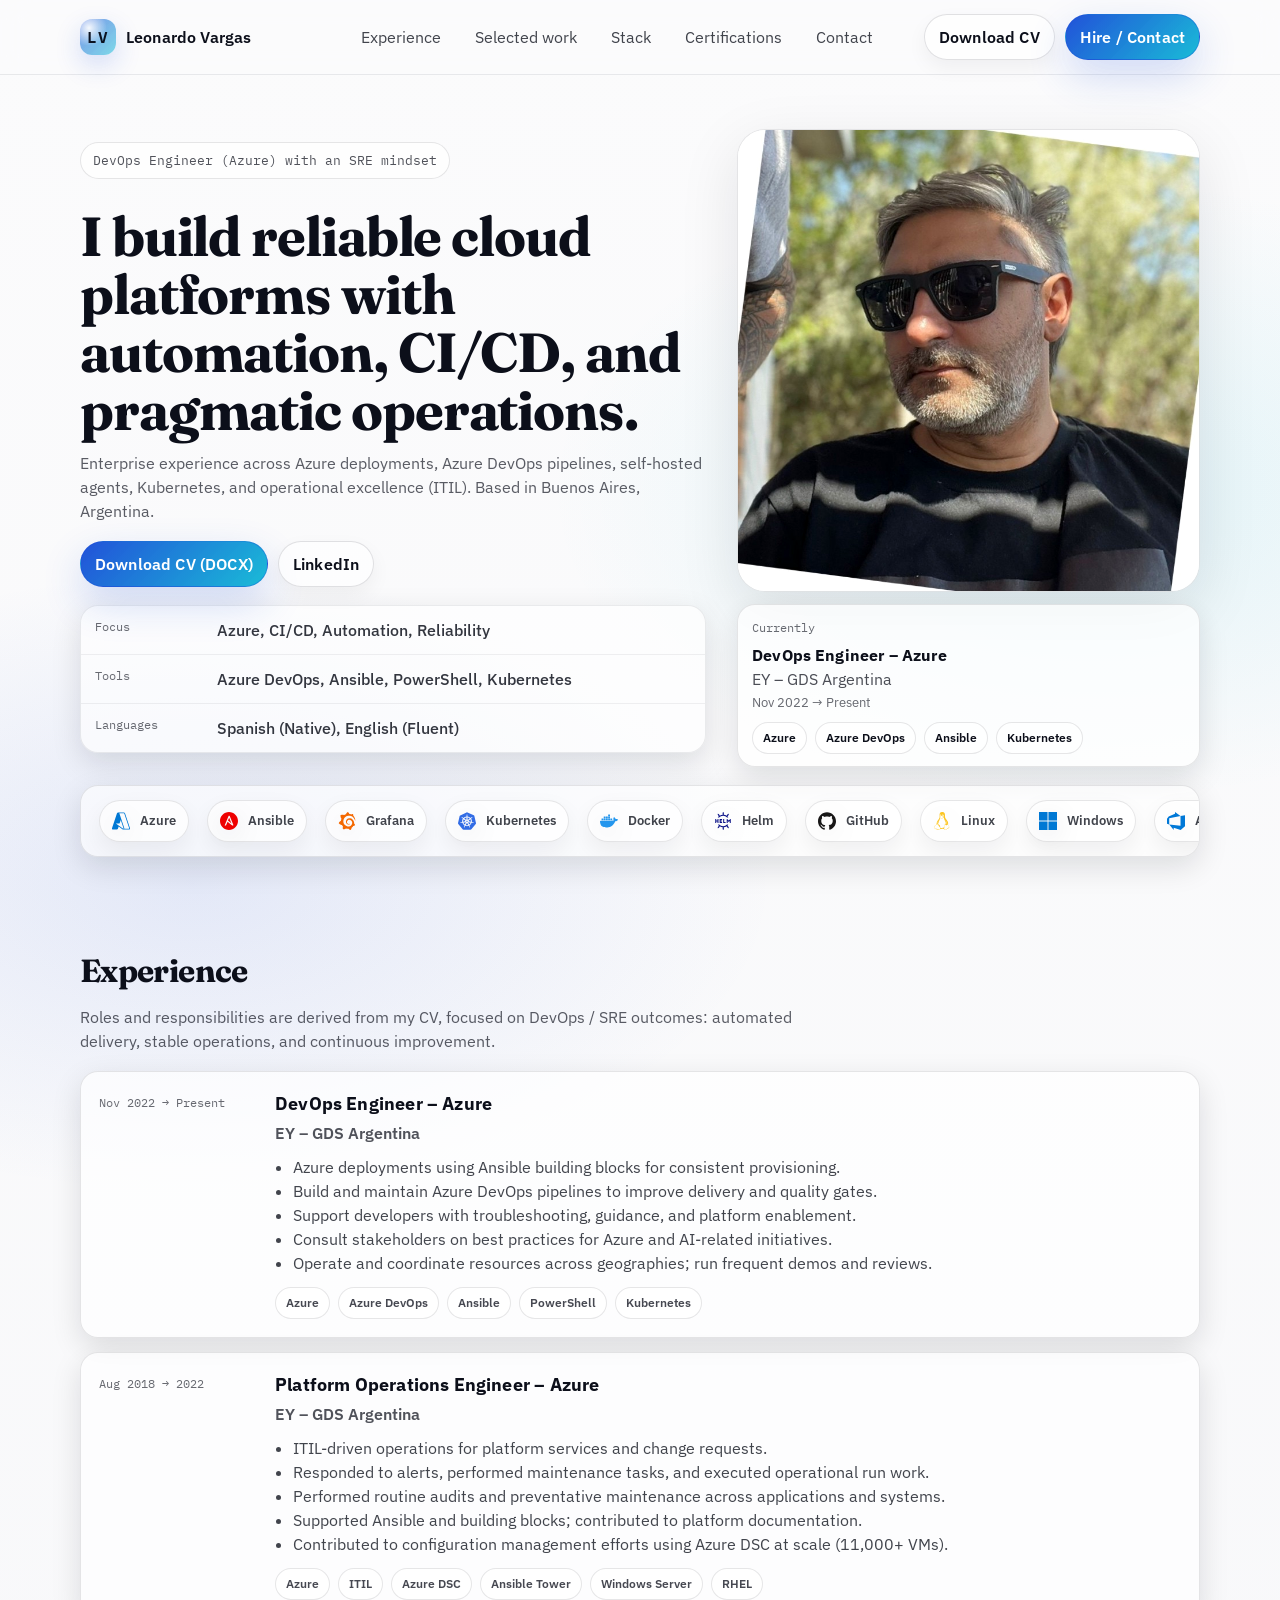
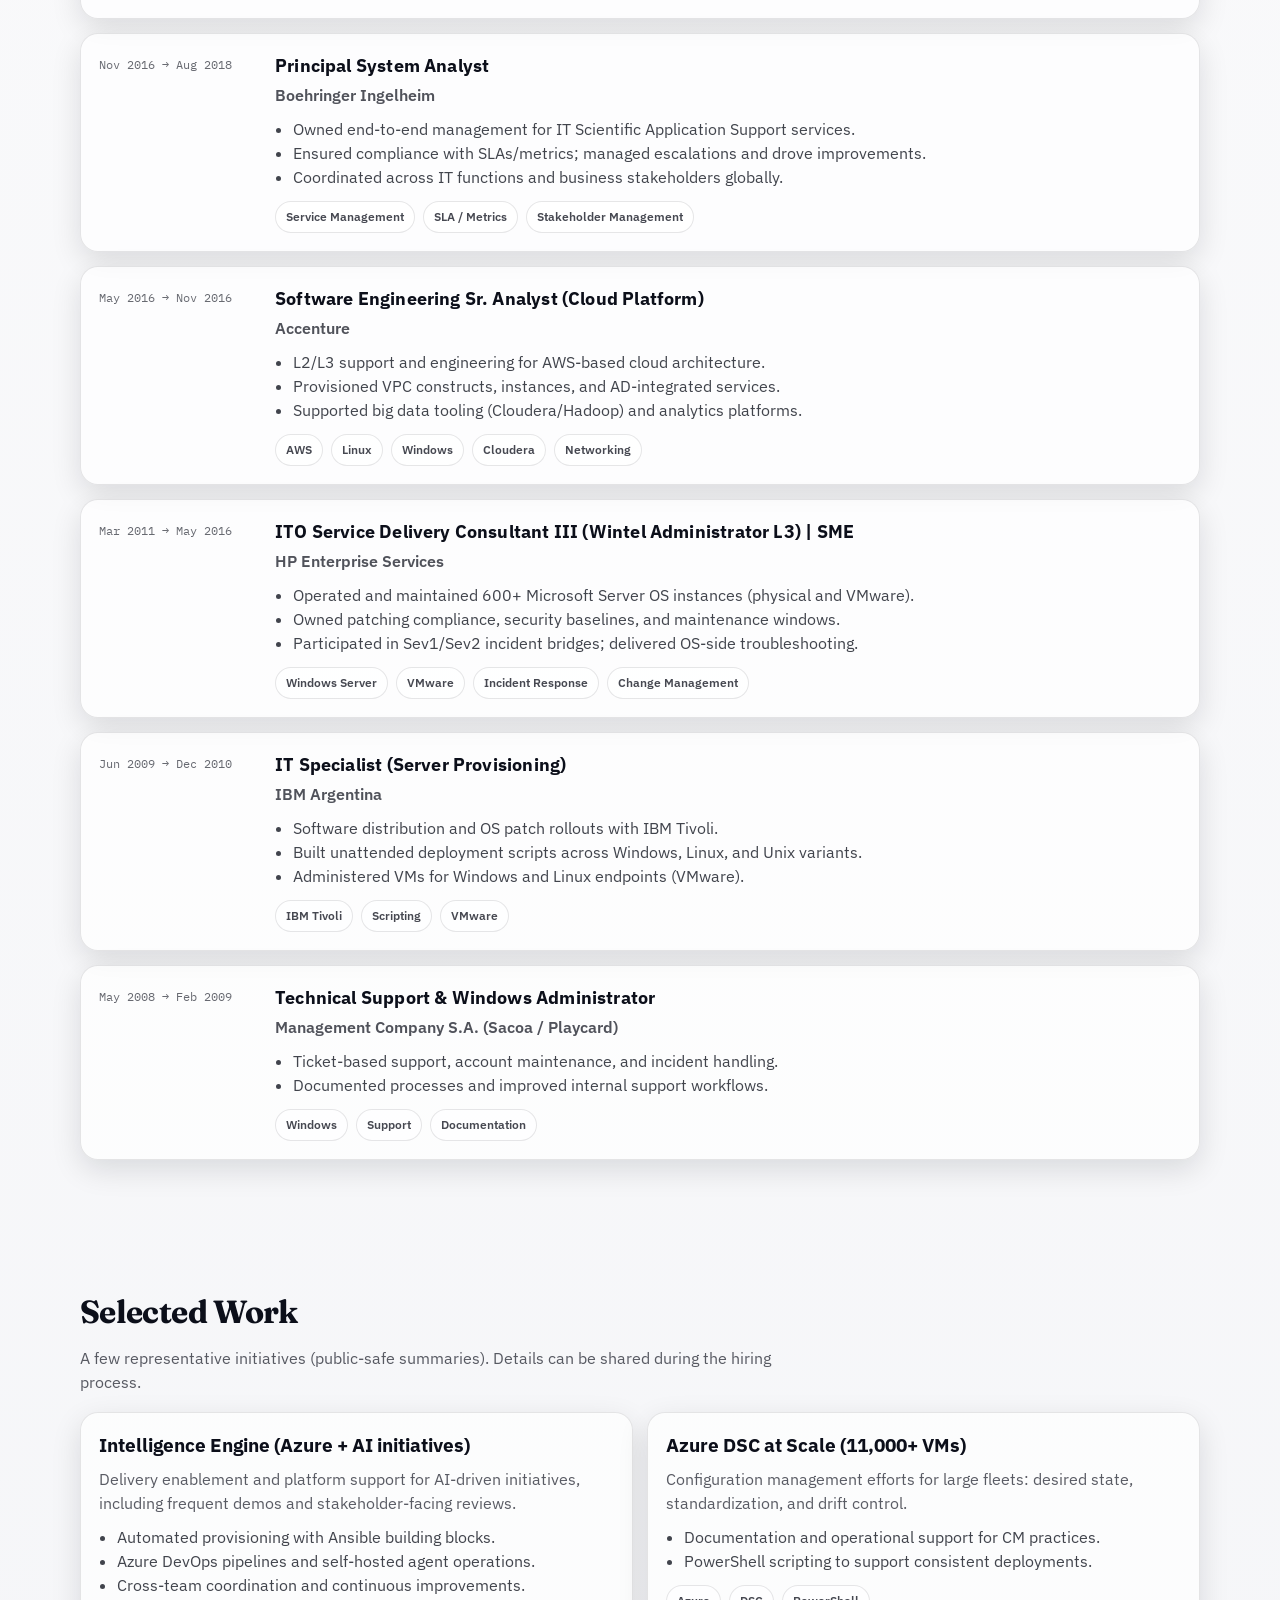
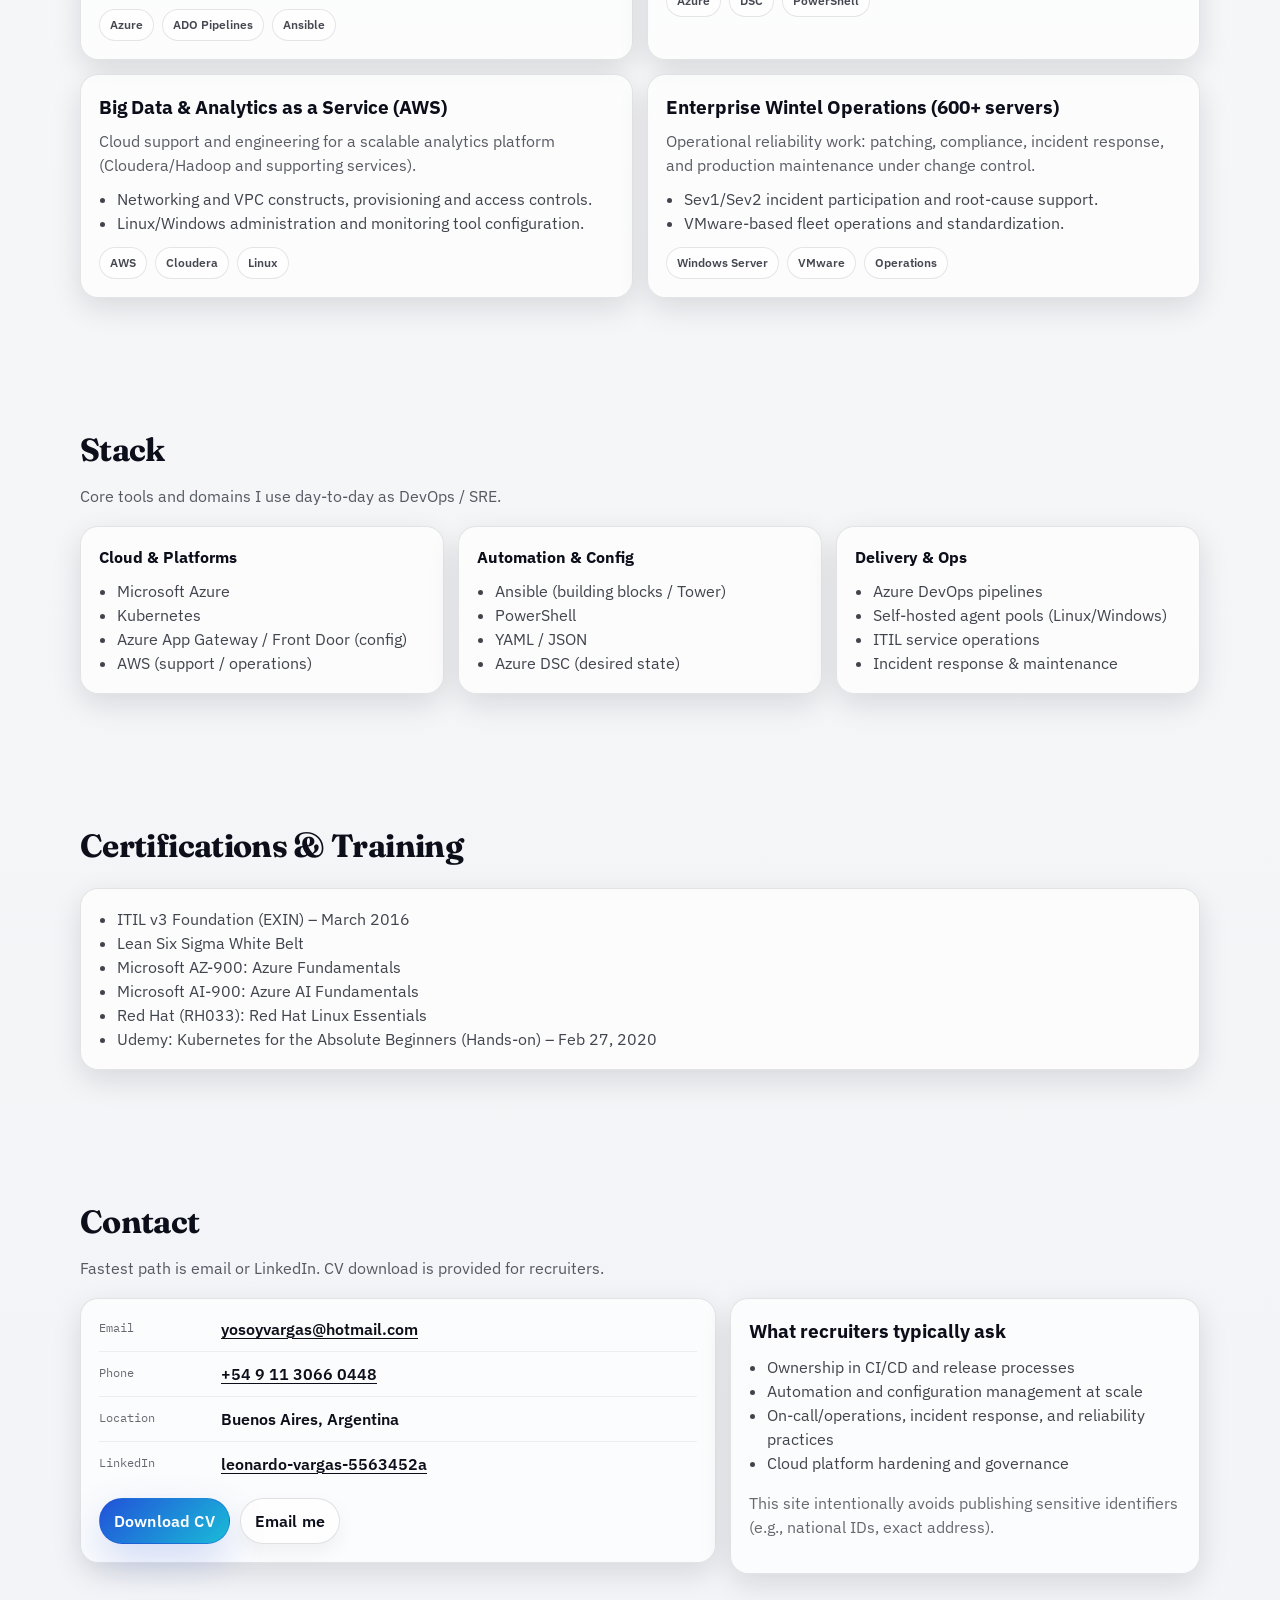
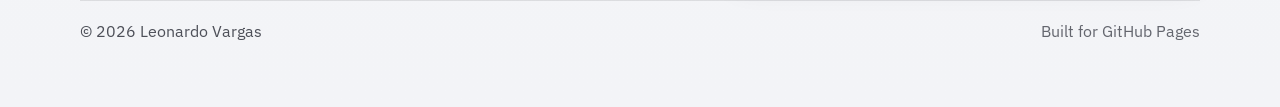
==== index.html @ 12076a3d "Add GitHub Pages portfolio site" ====
<!doctype html>
<html lang="en">
  <head>
    <meta charset="utf-8" />
    <meta name="viewport" content="width=device-width, initial-scale=1" />
    <meta name="color-scheme" content="light" />

    <title>Leonardo Vargas | DevOps Engineer (Azure) | Portfolio</title>
    <meta
      name="description"
      content="DevOps Engineer focused on Azure, automation, CI/CD, and platform reliability. Experience across enterprise operations, infrastructure, and cloud platforms."
    />

    <meta property="og:title" content="Leonardo Vargas | DevOps Engineer (Azure)" />
    <meta
      property="og:description"
      content="DevOps Engineer focused on Azure, automation, CI/CD, and platform reliability."
    />
    <meta property="og:type" content="website" />
    <meta property="og:image" content="assets/img/photo.jpg" />

    <link rel="icon" href="assets/img/favicon.svg" type="image/svg+xml" />
    <link rel="preconnect" href="https://fonts.googleapis.com" />
    <link rel="preconnect" href="https://fonts.gstatic.com" crossorigin />
    <link
      href="https://fonts.googleapis.com/css2?family=Fraunces:opsz,wght@9..144,500;9..144,700&family=IBM+Plex+Sans:wght@400;500;600&family=IBM+Plex+Mono:wght@400;500&display=swap"
      rel="stylesheet"
    />
    <link rel="stylesheet" href="assets/css/site.css" />
  </head>
  <body>
    <a class="skip" href="#main">Skip to content</a>

    <header class="topbar" data-reveal>
      <div class="container topbar__inner">
        <a class="brand" href="#top" aria-label="Home">
          <span class="brand__mark" aria-hidden="true">LV</span>
          <span class="brand__text">Leonardo Vargas</span>
        </a>

        <nav class="nav" aria-label="Primary">
          <a href="#experience">Experience</a>
          <a href="#projects">Selected work</a>
          <a href="#skills">Stack</a>
          <a href="#certs">Certifications</a>
          <a href="#contact">Contact</a>
        </nav>

        <div class="topbar__cta">
          <a class="btn btn--ghost" href="assets/cv/Leonardo_Vargas_CV_EN.docx" download
            >Download CV</a
          >
          <a class="btn btn--solid" href="#contact">Hire / Contact</a>
        </div>
      </div>
    </header>

    <main id="main">
      <section class="hero" id="top">
        <div class="container hero__grid">
          <div class="hero__copy" data-reveal>
            <p class="eyebrow">DevOps Engineer (Azure) with an SRE mindset</p>
            <h1 class="headline">
              I build reliable cloud platforms with automation, CI/CD, and pragmatic operations.
            </h1>
            <p class="lede">
              Enterprise experience across Azure deployments, Azure DevOps pipelines, self-hosted agents,
              Kubernetes, and operational excellence (ITIL). Based in Buenos Aires, Argentina.
            </p>

            <div class="hero__actions">
              <a class="btn btn--solid" href="assets/cv/Leonardo_Vargas_CV_EN.docx" download
                >Download CV (DOCX)</a
              >
              <a class="btn btn--ghost" href="https://www.linkedin.com/in/leonardo-vargas-5563452a/"
                >LinkedIn</a
              >
            </div>

            <ul class="quickfacts" role="list">
              <li>
                <span class="k">Focus</span>
                <span class="v">Azure, CI/CD, Automation, Reliability</span>
              </li>
              <li>
                <span class="k">Tools</span>
                <span class="v">Azure DevOps, Ansible, PowerShell, Kubernetes</span>
              </li>
              <li>
                <span class="k">Languages</span>
                <span class="v">Spanish (Native), English (Fluent)</span>
              </li>
            </ul>
          </div>

          <aside class="hero__card" data-reveal>
            <div class="photo">
              <img
                src="assets/img/photo.jpg"
                alt="Portrait photo of Leonardo Vargas"
                width="640"
                height="640"
                loading="eager"
                decoding="async"
              />
            </div>

            <div class="card">
              <div class="card__title">Currently</div>
              <div class="card__role">DevOps Engineer – Azure</div>
              <div class="card__org">EY – GDS Argentina</div>
              <div class="card__meta">Nov 2022 → Present</div>
              <div class="card__chips" aria-label="Key topics">
                <span class="chip">Azure</span>
                <span class="chip">Azure DevOps</span>
                <span class="chip">Ansible</span>
                <span class="chip">Kubernetes</span>
              </div>
            </div>
          </aside>
        </div>

        <div class="marquee" aria-label="Tool logos (scrolling)" data-reveal>
          <div class="container marquee__frame">
            <div class="marquee__track" id="tool-marquee" aria-hidden="false"></div>
          </div>
        </div>
      </section>

      <section class="section" id="experience">
        <div class="container">
          <header class="section__header" data-reveal>
            <h2>Experience</h2>
            <p>
              Roles and responsibilities are derived from my CV, focused on DevOps / SRE outcomes: automated
              delivery, stable operations, and continuous improvement.
            </p>
          </header>

          <div class="timeline" data-reveal>
            <article class="role">
              <div class="role__when">Nov 2022 → Present</div>
              <div class="role__main">
                <h3>DevOps Engineer – Azure</h3>
                <p class="role__org">EY – GDS Argentina</p>
                <ul>
                  <li>Azure deployments using Ansible building blocks for consistent provisioning.</li>
                  <li>Build and maintain Azure DevOps pipelines to improve delivery and quality gates.</li>
                  <li>Support developers with troubleshooting, guidance, and platform enablement.</li>
                  <li>Consult stakeholders on best practices for Azure and AI-related initiatives.</li>
                  <li>Operate and coordinate resources across geographies; run frequent demos and reviews.</li>
                </ul>
                <div class="tags">
                  <span class="tag">Azure</span>
                  <span class="tag">Azure DevOps</span>
                  <span class="tag">Ansible</span>
                  <span class="tag">PowerShell</span>
                  <span class="tag">Kubernetes</span>
                </div>
              </div>
            </article>

            <article class="role">
              <div class="role__when">Aug 2018 → 2022</div>
              <div class="role__main">
                <h3>Platform Operations Engineer – Azure</h3>
                <p class="role__org">EY – GDS Argentina</p>
                <ul>
                  <li>ITIL-driven operations for platform services and change requests.</li>
                  <li>Responded to alerts, performed maintenance tasks, and executed operational run work.</li>
                  <li>Performed routine audits and preventative maintenance across applications and systems.</li>
                  <li>Supported Ansible and building blocks; contributed to platform documentation.</li>
                  <li>
                    Contributed to configuration management efforts using Azure DSC at scale (11,000+ VMs).
                  </li>
                </ul>
                <div class="tags">
                  <span class="tag">Azure</span>
                  <span class="tag">ITIL</span>
                  <span class="tag">Azure DSC</span>
                  <span class="tag">Ansible Tower</span>
                  <span class="tag">Windows Server</span>
                  <span class="tag">RHEL</span>
                </div>
              </div>
            </article>

            <article class="role">
              <div class="role__when">Nov 2016 → Aug 2018</div>
              <div class="role__main">
                <h3>Principal System Analyst</h3>
                <p class="role__org">Boehringer Ingelheim</p>
                <ul>
                  <li>Owned end-to-end management for IT Scientific Application Support services.</li>
                  <li>Ensured compliance with SLAs/metrics; managed escalations and drove improvements.</li>
                  <li>Coordinated across IT functions and business stakeholders globally.</li>
                </ul>
                <div class="tags">
                  <span class="tag">Service Management</span>
                  <span class="tag">SLA / Metrics</span>
                  <span class="tag">Stakeholder Management</span>
                </div>
              </div>
            </article>

            <article class="role">
              <div class="role__when">May 2016 → Nov 2016</div>
              <div class="role__main">
                <h3>Software Engineering Sr. Analyst (Cloud Platform)</h3>
                <p class="role__org">Accenture</p>
                <ul>
                  <li>L2/L3 support and engineering for AWS-based cloud architecture.</li>
                  <li>Provisioned VPC constructs, instances, and AD-integrated services.</li>
                  <li>Supported big data tooling (Cloudera/Hadoop) and analytics platforms.</li>
                </ul>
                <div class="tags">
                  <span class="tag">AWS</span>
                  <span class="tag">Linux</span>
                  <span class="tag">Windows</span>
                  <span class="tag">Cloudera</span>
                  <span class="tag">Networking</span>
                </div>
              </div>
            </article>

            <article class="role">
              <div class="role__when">Mar 2011 → May 2016</div>
              <div class="role__main">
                <h3>ITO Service Delivery Consultant III (Wintel Administrator L3) | SME</h3>
                <p class="role__org">HP Enterprise Services</p>
                <ul>
                  <li>Operated and maintained 600+ Microsoft Server OS instances (physical and VMware).</li>
                  <li>Owned patching compliance, security baselines, and maintenance windows.</li>
                  <li>Participated in Sev1/Sev2 incident bridges; delivered OS-side troubleshooting.</li>
                </ul>
                <div class="tags">
                  <span class="tag">Windows Server</span>
                  <span class="tag">VMware</span>
                  <span class="tag">Incident Response</span>
                  <span class="tag">Change Management</span>
                </div>
              </div>
            </article>

            <article class="role">
              <div class="role__when">Jun 2009 → Dec 2010</div>
              <div class="role__main">
                <h3>IT Specialist (Server Provisioning)</h3>
                <p class="role__org">IBM Argentina</p>
                <ul>
                  <li>Software distribution and OS patch rollouts with IBM Tivoli.</li>
                  <li>Built unattended deployment scripts across Windows, Linux, and Unix variants.</li>
                  <li>Administered VMs for Windows and Linux endpoints (VMware).</li>
                </ul>
                <div class="tags">
                  <span class="tag">IBM Tivoli</span>
                  <span class="tag">Scripting</span>
                  <span class="tag">VMware</span>
                </div>
              </div>
            </article>

            <article class="role">
              <div class="role__when">May 2008 → Feb 2009</div>
              <div class="role__main">
                <h3>Technical Support &amp; Windows Administrator</h3>
                <p class="role__org">Management Company S.A. (Sacoa / Playcard)</p>
                <ul>
                  <li>Ticket-based support, account maintenance, and incident handling.</li>
                  <li>Documented processes and improved internal support workflows.</li>
                </ul>
                <div class="tags">
                  <span class="tag">Windows</span>
                  <span class="tag">Support</span>
                  <span class="tag">Documentation</span>
                </div>
              </div>
            </article>
          </div>
        </div>
      </section>

      <section class="section" id="projects">
        <div class="container">
          <header class="section__header" data-reveal>
            <h2>Selected Work</h2>
            <p>
              A few representative initiatives (public-safe summaries). Details can be shared during the hiring
              process.
            </p>
          </header>

          <div class="grid" data-reveal>
            <article class="work">
              <h3>Intelligence Engine (Azure + AI initiatives)</h3>
              <p>
                Delivery enablement and platform support for AI-driven initiatives, including frequent demos and
                stakeholder-facing reviews.
              </p>
              <ul>
                <li>Automated provisioning with Ansible building blocks.</li>
                <li>Azure DevOps pipelines and self-hosted agent operations.</li>
                <li>Cross-team coordination and continuous improvements.</li>
              </ul>
              <div class="tags">
                <span class="tag">Azure</span>
                <span class="tag">ADO Pipelines</span>
                <span class="tag">Ansible</span>
              </div>
            </article>

            <article class="work">
              <h3>Azure DSC at Scale (11,000+ VMs)</h3>
              <p>Configuration management efforts for large fleets: desired state, standardization, and drift control.</p>
              <ul>
                <li>Documentation and operational support for CM practices.</li>
                <li>PowerShell scripting to support consistent deployments.</li>
              </ul>
              <div class="tags">
                <span class="tag">Azure</span>
                <span class="tag">DSC</span>
                <span class="tag">PowerShell</span>
              </div>
            </article>

            <article class="work">
              <h3>Big Data &amp; Analytics as a Service (AWS)</h3>
              <p>Cloud support and engineering for a scalable analytics platform (Cloudera/Hadoop and supporting services).</p>
              <ul>
                <li>Networking and VPC constructs, provisioning and access controls.</li>
                <li>Linux/Windows administration and monitoring tool configuration.</li>
              </ul>
              <div class="tags">
                <span class="tag">AWS</span>
                <span class="tag">Cloudera</span>
                <span class="tag">Linux</span>
              </div>
            </article>

            <article class="work">
              <h3>Enterprise Wintel Operations (600+ servers)</h3>
              <p>Operational reliability work: patching, compliance, incident response, and production maintenance under change control.</p>
              <ul>
                <li>Sev1/Sev2 incident participation and root-cause support.</li>
                <li>VMware-based fleet operations and standardization.</li>
              </ul>
              <div class="tags">
                <span class="tag">Windows Server</span>
                <span class="tag">VMware</span>
                <span class="tag">Operations</span>
              </div>
            </article>
          </div>
        </div>
      </section>

      <section class="section" id="skills">
        <div class="container">
          <header class="section__header" data-reveal>
            <h2>Stack</h2>
            <p>Core tools and domains I use day-to-day as DevOps / SRE.</p>
          </header>

          <div class="stack" data-reveal>
            <div class="stack__col">
              <h3>Cloud &amp; Platforms</h3>
              <ul>
                <li>Microsoft Azure</li>
                <li>Kubernetes</li>
                <li>Azure App Gateway / Front Door (config)</li>
                <li>AWS (support / operations)</li>
              </ul>
            </div>
            <div class="stack__col">
              <h3>Automation &amp; Config</h3>
              <ul>
                <li>Ansible (building blocks / Tower)</li>
                <li>PowerShell</li>
                <li>YAML / JSON</li>
                <li>Azure DSC (desired state)</li>
              </ul>
            </div>
            <div class="stack__col">
              <h3>Delivery &amp; Ops</h3>
              <ul>
                <li>Azure DevOps pipelines</li>
                <li>Self-hosted agent pools (Linux/Windows)</li>
                <li>ITIL service operations</li>
                <li>Incident response &amp; maintenance</li>
              </ul>
            </div>
          </div>
        </div>
      </section>

      <section class="section" id="certs">
        <div class="container">
          <header class="section__header" data-reveal>
            <h2>Certifications &amp; Training</h2>
          </header>

          <div class="certs" data-reveal>
            <ul>
              <li>ITIL v3 Foundation (EXIN) – March 2016</li>
              <li>Lean Six Sigma White Belt</li>
              <li>Microsoft AZ-900: Azure Fundamentals</li>
              <li>Microsoft AI-900: Azure AI Fundamentals</li>
              <li>Red Hat (RH033): Red Hat Linux Essentials</li>
              <li>Udemy: Kubernetes for the Absolute Beginners (Hands-on) – Feb 27, 2020</li>
            </ul>
          </div>
        </div>
      </section>

      <section class="section" id="contact">
        <div class="container">
          <header class="section__header" data-reveal>
            <h2>Contact</h2>
            <p>Fastest path is email or LinkedIn. CV download is provided for recruiters.</p>
          </header>

          <div class="contact" data-reveal>
            <div class="contact__card">
              <div class="contact__row">
                <div class="contact__k">Email</div>
                <div class="contact__v">
                  <a href="mailto:yosoyvargas@hotmail.com">yosoyvargas@hotmail.com</a>
                </div>
              </div>
              <div class="contact__row">
                <div class="contact__k">Phone</div>
                <div class="contact__v">
                  <a href="tel:+5491130660448">+54 9 11 3066 0448</a>
                </div>
              </div>
              <div class="contact__row">
                <div class="contact__k">Location</div>
                <div class="contact__v">Buenos Aires, Argentina</div>
              </div>
              <div class="contact__row">
                <div class="contact__k">LinkedIn</div>
                <div class="contact__v">
                  <a href="https://www.linkedin.com/in/leonardo-vargas-5563452a/"
                    >leonardo-vargas-5563452a</a
                  >
                </div>
              </div>
              <div class="contact__actions">
                <a class="btn btn--solid" href="assets/cv/Leonardo_Vargas_CV_EN.docx" download
                  >Download CV</a
                >
                <a class="btn btn--ghost" href="mailto:yosoyvargas@hotmail.com">Email me</a>
              </div>
            </div>

            <div class="contact__note">
              <h3>What recruiters typically ask</h3>
              <ul>
                <li>Ownership in CI/CD and release processes</li>
                <li>Automation and configuration management at scale</li>
                <li>On-call/operations, incident response, and reliability practices</li>
                <li>Cloud platform hardening and governance</li>
              </ul>
              <p class="muted">
                This site intentionally avoids publishing sensitive identifiers (e.g., national IDs, exact address).
              </p>
            </div>
          </div>

          <footer class="footer" data-reveal>
            <div>© <span id="y"></span> Leonardo Vargas</div>
            <div class="footer__right">
              <span class="muted">Built for GitHub Pages</span>
            </div>
          </footer>
        </div>
      </section>
    </main>

    <script src="assets/js/main.js" defer></script>
  </body>
</html>
---- assets/css/site.css ----
:root{
  --bg: #fbfbfc;
  --bg2: #f3f4f7;
  --card: rgba(255,255,255,.78);
  --ink: #0c0f1a;
  --muted: rgba(12,15,26,.68);
  --line: rgba(12,15,26,.12);
  --shadow: 0 18px 60px rgba(12,15,26,.10);
  --shadow2: 0 10px 30px rgba(12,15,26,.12);
  --accent: #1d4ed8;
  --accent2: #06b6d4;
  --radius: 18px;
  --radius2: 28px;
  --max: 1120px;
  --pad: clamp(18px, 2.2vw, 28px);
}

*{ box-sizing: border-box; }
html{ scroll-behavior: smooth; }
body{
  margin:0;
  color: var(--ink);
  font-family: "IBM Plex Sans", ui-sans-serif, system-ui, -apple-system, "Segoe UI", sans-serif;
  line-height: 1.5;
  background:
    radial-gradient(900px 480px at 15% 18%, rgba(29,78,216,.10), transparent 65%),
    radial-gradient(900px 520px at 85% 10%, rgba(6,182,212,.10), transparent 60%),
    linear-gradient(180deg, var(--bg), var(--bg2));
}

a{ color: inherit; text-decoration-thickness: .08em; text-underline-offset: .18em; }
a:hover{ text-decoration-thickness: .12em; }

img{ max-width: 100%; height: auto; display: block; }

.container{
  width: min(var(--max), calc(100% - (var(--pad) * 2)));
  margin: 0 auto;
}

.skip{
  position: absolute;
  left: -9999px;
  top: 12px;
  padding: 10px 14px;
  background: #fff;
  border: 1px solid var(--line);
  border-radius: 999px;
}
.skip:focus{ left: 12px; z-index: 9999; }

.topbar{
  position: sticky;
  top: 0;
  z-index: 50;
  border-bottom: 1px solid rgba(12,15,26,.08);
  background: rgba(251,251,252,.70);
  backdrop-filter: blur(14px);
}
.topbar__inner{
  display:flex;
  align-items:center;
  gap: 18px;
  padding: 14px 0;
}
.brand{
  display:flex;
  align-items:center;
  gap: 10px;
  text-decoration:none;
  min-width: 230px;
}
.brand__mark{
  width: 36px;
  height: 36px;
  border-radius: 12px;
  display:grid;
  place-items:center;
  font-family: "IBM Plex Mono", ui-monospace, SFMono-Regular, Menlo, Monaco, Consolas, "Liberation Mono", monospace;
  font-weight: 600;
  letter-spacing: .06em;
  background:
    radial-gradient(18px 18px at 25% 25%, rgba(255,255,255,.95), rgba(255,255,255,.35)),
    linear-gradient(135deg, rgba(29,78,216,.92), rgba(6,182,212,.80));
  color: #0b1220;
  box-shadow: 0 10px 26px rgba(29,78,216,.18);
}
.brand__text{
  font-weight: 600;
  letter-spacing: .01em;
}

.nav{
  display:flex;
  gap: 14px;
  flex: 1;
  justify-content:center;
}
.nav a{
  padding: 10px 10px;
  border-radius: 999px;
  color: rgba(12,15,26,.78);
  text-decoration:none;
}
.nav a:hover{
  background: rgba(12,15,26,.05);
  color: var(--ink);
}

.topbar__cta{
  display:flex;
  gap: 10px;
  align-items:center;
}

.btn{
  display:inline-flex;
  align-items:center;
  justify-content:center;
  gap: 10px;
  padding: 10px 14px;
  border-radius: 999px;
  border: 1px solid var(--line);
  text-decoration:none;
  font-weight: 600;
  letter-spacing: .01em;
  box-shadow: 0 8px 20px rgba(12,15,26,.05);
}
.btn--solid{
  border-color: rgba(29,78,216,.35);
  background: linear-gradient(135deg, rgba(29,78,216,.98), rgba(6,182,212,.92));
  color: #fff;
  box-shadow: 0 16px 40px rgba(29,78,216,.20);
}
.btn--solid:hover{ filter: saturate(1.08) contrast(1.02); }
.btn--ghost{
  background: rgba(255,255,255,.62);
}
.btn--ghost:hover{ background: rgba(255,255,255,.92); }

.hero{
  padding: clamp(38px, 4.2vw, 64px) 0 26px;
}
.hero__grid{
  display:grid;
  grid-template-columns: 1.15fr .85fr;
  gap: clamp(18px, 2.4vw, 34px);
  align-items:start;
}
.eyebrow{
  display:inline-flex;
  gap: 10px;
  align-items:center;
  padding: 8px 12px;
  border-radius: 999px;
  border: 1px solid rgba(12,15,26,.10);
  background: rgba(255,255,255,.70);
  color: rgba(12,15,26,.72);
  font-family: "IBM Plex Mono", ui-monospace, SFMono-Regular, Menlo, Monaco, Consolas, "Liberation Mono", monospace;
  font-size: 13px;
}
.headline{
  margin: 16px 0 12px;
  font-family: "Fraunces", Georgia, serif;
  font-weight: 700;
  letter-spacing: -0.02em;
  line-height: 1.05;
  font-size: clamp(38px, 4.3vw, 56px);
}
.lede{
  margin: 0 0 18px;
  color: var(--muted);
  font-size: clamp(16px, 1.2vw, 18px);
}
.hero__actions{
  display:flex;
  flex-wrap: wrap;
  gap: 10px;
  margin: 16px 0 18px;
}

.quickfacts{
  margin: 18px 0 0;
  padding: 0;
  list-style:none;
  border: 1px solid rgba(12,15,26,.08);
  background: rgba(255,255,255,.64);
  border-radius: var(--radius);
  overflow:hidden;
  box-shadow: var(--shadow2);
}
.quickfacts li{
  display:grid;
  grid-template-columns: 110px 1fr;
  gap: 12px;
  padding: 12px 14px;
  border-top: 1px solid rgba(12,15,26,.06);
}
.quickfacts li:first-child{ border-top: 0; }
.quickfacts .k{
  font-family: "IBM Plex Mono", ui-monospace, SFMono-Regular, Menlo, Monaco, Consolas, "Liberation Mono", monospace;
  font-size: 12px;
  color: rgba(12,15,26,.62);
}
.quickfacts .v{
  color: rgba(12,15,26,.84);
  font-weight: 500;
}

.hero__card{
  position: sticky;
  top: 92px;
}
.photo{
  border-radius: var(--radius2);
  overflow:hidden;
  border: 1px solid rgba(12,15,26,.10);
  background: rgba(255,255,255,.55);
  box-shadow: var(--shadow);
}
.photo img{
  width: 100%;
  aspect-ratio: 1 / 1;
  object-fit: cover;
  filter: contrast(1.02) saturate(1.03);
}
.card{
  margin-top: 12px;
  border-radius: var(--radius);
  border: 1px solid rgba(12,15,26,.10);
  background: rgba(255,255,255,.72);
  box-shadow: var(--shadow2);
  padding: 14px 14px 12px;
}
.card__title{
  font-family: "IBM Plex Mono", ui-monospace, SFMono-Regular, Menlo, Monaco, Consolas, "Liberation Mono", monospace;
  font-size: 12px;
  color: rgba(12,15,26,.62);
}
.card__role{
  margin-top: 6px;
  font-weight: 700;
  letter-spacing: .01em;
}
.card__org{ color: rgba(12,15,26,.74); }
.card__meta{
  margin-top: 2px;
  font-size: 13px;
  color: rgba(12,15,26,.62);
}
.card__chips{
  display:flex;
  flex-wrap: wrap;
  gap: 8px;
  margin-top: 10px;
}
.chip{
  padding: 6px 10px;
  border-radius: 999px;
  border: 1px solid rgba(12,15,26,.10);
  background: rgba(255,255,255,.62);
  font-size: 12px;
  font-weight: 600;
}

.marquee{ padding: 18px 0 0; }
.marquee__frame{
  border-radius: var(--radius);
  border: 1px solid rgba(12,15,26,.10);
  background: rgba(255,255,255,.60);
  box-shadow: var(--shadow2);
  overflow:hidden;
}
.marquee__track{
  display:flex;
  gap: 18px;
  align-items:center;
  padding: 14px 18px;
  will-change: transform;
}
.tool{
  display:flex;
  align-items:center;
  gap: 10px;
  padding: 10px 12px;
  border-radius: 999px;
  border: 1px solid rgba(12,15,26,.10);
  background: rgba(255,255,255,.72);
  color: var(--tool);
  box-shadow: 0 10px 24px rgba(12,15,26,.06);
  white-space: nowrap;
}
.tool svg{
  width: 18px;
  height: 18px;
  flex: 0 0 auto;
  filter: drop-shadow(0 6px 12px rgba(12,15,26,.10));
}
.tool span{
  color: rgba(12,15,26,.78);
  font-weight: 600;
  font-size: 13px;
}

.section{
  padding: clamp(44px, 5vw, 76px) 0;
}
.section__header{
  display:grid;
  grid-template-columns: 1fr;
  gap: 10px;
  margin-bottom: 18px;
}
.section__header h2{
  margin:0;
  font-family: "Fraunces", Georgia, serif;
  font-weight: 700;
  letter-spacing: -0.02em;
  font-size: clamp(26px, 2.5vw, 34px);
}
.section__header p{
  margin:0;
  color: var(--muted);
  max-width: 74ch;
}

.timeline{
  display:grid;
  gap: 14px;
}
.role{
  display:grid;
  grid-template-columns: 160px 1fr;
  gap: 16px;
  padding: 18px;
  border: 1px solid rgba(12,15,26,.10);
  background: rgba(255,255,255,.68);
  border-radius: var(--radius);
  box-shadow: var(--shadow2);
}
.role__when{
  font-family: "IBM Plex Mono", ui-monospace, SFMono-Regular, Menlo, Monaco, Consolas, "Liberation Mono", monospace;
  font-size: 12px;
  color: rgba(12,15,26,.62);
  padding-top: 4px;
}
.role h3{
  margin:0;
  font-size: 18px;
  letter-spacing: .01em;
}
.role__org{
  margin: 4px 0 10px;
  color: rgba(12,15,26,.72);
  font-weight: 600;
}
.role ul{
  margin: 0 0 12px;
  padding-left: 18px;
  color: rgba(12,15,26,.78);
}
.tags{
  display:flex;
  flex-wrap: wrap;
  gap: 8px;
}
.tag{
  padding: 6px 10px;
  border-radius: 999px;
  border: 1px solid rgba(12,15,26,.10);
  background: rgba(255,255,255,.62);
  font-size: 12px;
  font-weight: 600;
  color: rgba(12,15,26,.76);
}

.grid{
  display:grid;
  grid-template-columns: repeat(2, minmax(0,1fr));
  gap: 14px;
}
.work{
  padding: 18px;
  border-radius: var(--radius);
  border: 1px solid rgba(12,15,26,.10);
  background: rgba(255,255,255,.68);
  box-shadow: var(--shadow2);
}
.work h3{ margin: 0 0 8px; }
.work p{ margin: 0 0 10px; color: var(--muted); }
.work ul{ margin: 0 0 12px; padding-left: 18px; color: rgba(12,15,26,.78); }

.stack{
  display:grid;
  grid-template-columns: repeat(3, minmax(0,1fr));
  gap: 14px;
}
.stack__col{
  padding: 18px;
  border-radius: var(--radius);
  border: 1px solid rgba(12,15,26,.10);
  background: rgba(255,255,255,.68);
  box-shadow: var(--shadow2);
}
.stack__col h3{ margin:0 0 10px; font-size: 16px; }
.stack__col ul{ margin:0; padding-left: 18px; color: rgba(12,15,26,.78); }

.certs{
  padding: 18px;
  border-radius: var(--radius);
  border: 1px solid rgba(12,15,26,.10);
  background: rgba(255,255,255,.68);
  box-shadow: var(--shadow2);
}
.certs ul{ margin:0; padding-left: 18px; color: rgba(12,15,26,.78); }

.contact{
  display:grid;
  grid-template-columns: 1.15fr .85fr;
  gap: 14px;
  align-items:start;
}
.contact__card{
  padding: 18px;
  border-radius: var(--radius);
  border: 1px solid rgba(12,15,26,.10);
  background: rgba(255,255,255,.68);
  box-shadow: var(--shadow2);
}
.contact__row{
  display:grid;
  grid-template-columns: 110px 1fr;
  gap: 12px;
  padding: 10px 0;
  border-top: 1px solid rgba(12,15,26,.06);
}
.contact__row:first-child{ border-top: 0; padding-top: 0; }
.contact__k{
  font-family: "IBM Plex Mono", ui-monospace, SFMono-Regular, Menlo, Monaco, Consolas, "Liberation Mono", monospace;
  font-size: 12px;
  color: rgba(12,15,26,.62);
  padding-top: 2px;
}
.contact__v{ font-weight: 600; }
.contact__actions{
  display:flex;
  flex-wrap: wrap;
  gap: 10px;
  margin-top: 12px;
}

.contact__note{
  padding: 18px;
  border-radius: var(--radius);
  border: 1px solid rgba(12,15,26,.10);
  background: rgba(255,255,255,.68);
  box-shadow: var(--shadow2);
}
.contact__note h3{ margin: 0 0 10px; }
.contact__note ul{ margin: 0 0 10px; padding-left: 18px; color: rgba(12,15,26,.78); }
.muted{ color: rgba(12,15,26,.62); }

.footer{
  margin-top: 26px;
  padding-top: 18px;
  border-top: 1px solid rgba(12,15,26,.10);
  display:flex;
  justify-content: space-between;
  gap: 12px;
  color: rgba(12,15,26,.72);
}

/* Reveal animation (subtle, opt-out via prefers-reduced-motion) */
[data-reveal]{
  opacity: 0;
  transform: translateY(10px);
  transition: opacity .7s cubic-bezier(.2,.9,.2,1), transform .7s cubic-bezier(.2,.9,.2,1);
}
[data-reveal].is-visible{
  opacity: 1;
  transform: translateY(0);
}

@keyframes marquee{
  from{ transform: translateX(0); }
  to{ transform: translateX(-50%); }
}
.marquee__track.is-animating{
  width: max-content;
  animation: marquee 28s linear infinite;
}

@media (prefers-reduced-motion: reduce){
  html{ scroll-behavior: auto; }
  [data-reveal]{ opacity: 1; transform: none; transition: none; }
  .marquee__track.is-animating{ animation: none; transform: none; }
}

@media (max-width: 980px){
  .hero__grid{ grid-template-columns: 1fr; }
  .hero__card{ position: static; }
  .nav{ display:none; }
  .brand{ min-width: 0; }
  .topbar__cta{ margin-left: auto; }
  .grid{ grid-template-columns: 1fr; }
  .stack{ grid-template-columns: 1fr; }
  .contact{ grid-template-columns: 1fr; }
  .role{ grid-template-columns: 1fr; }
}
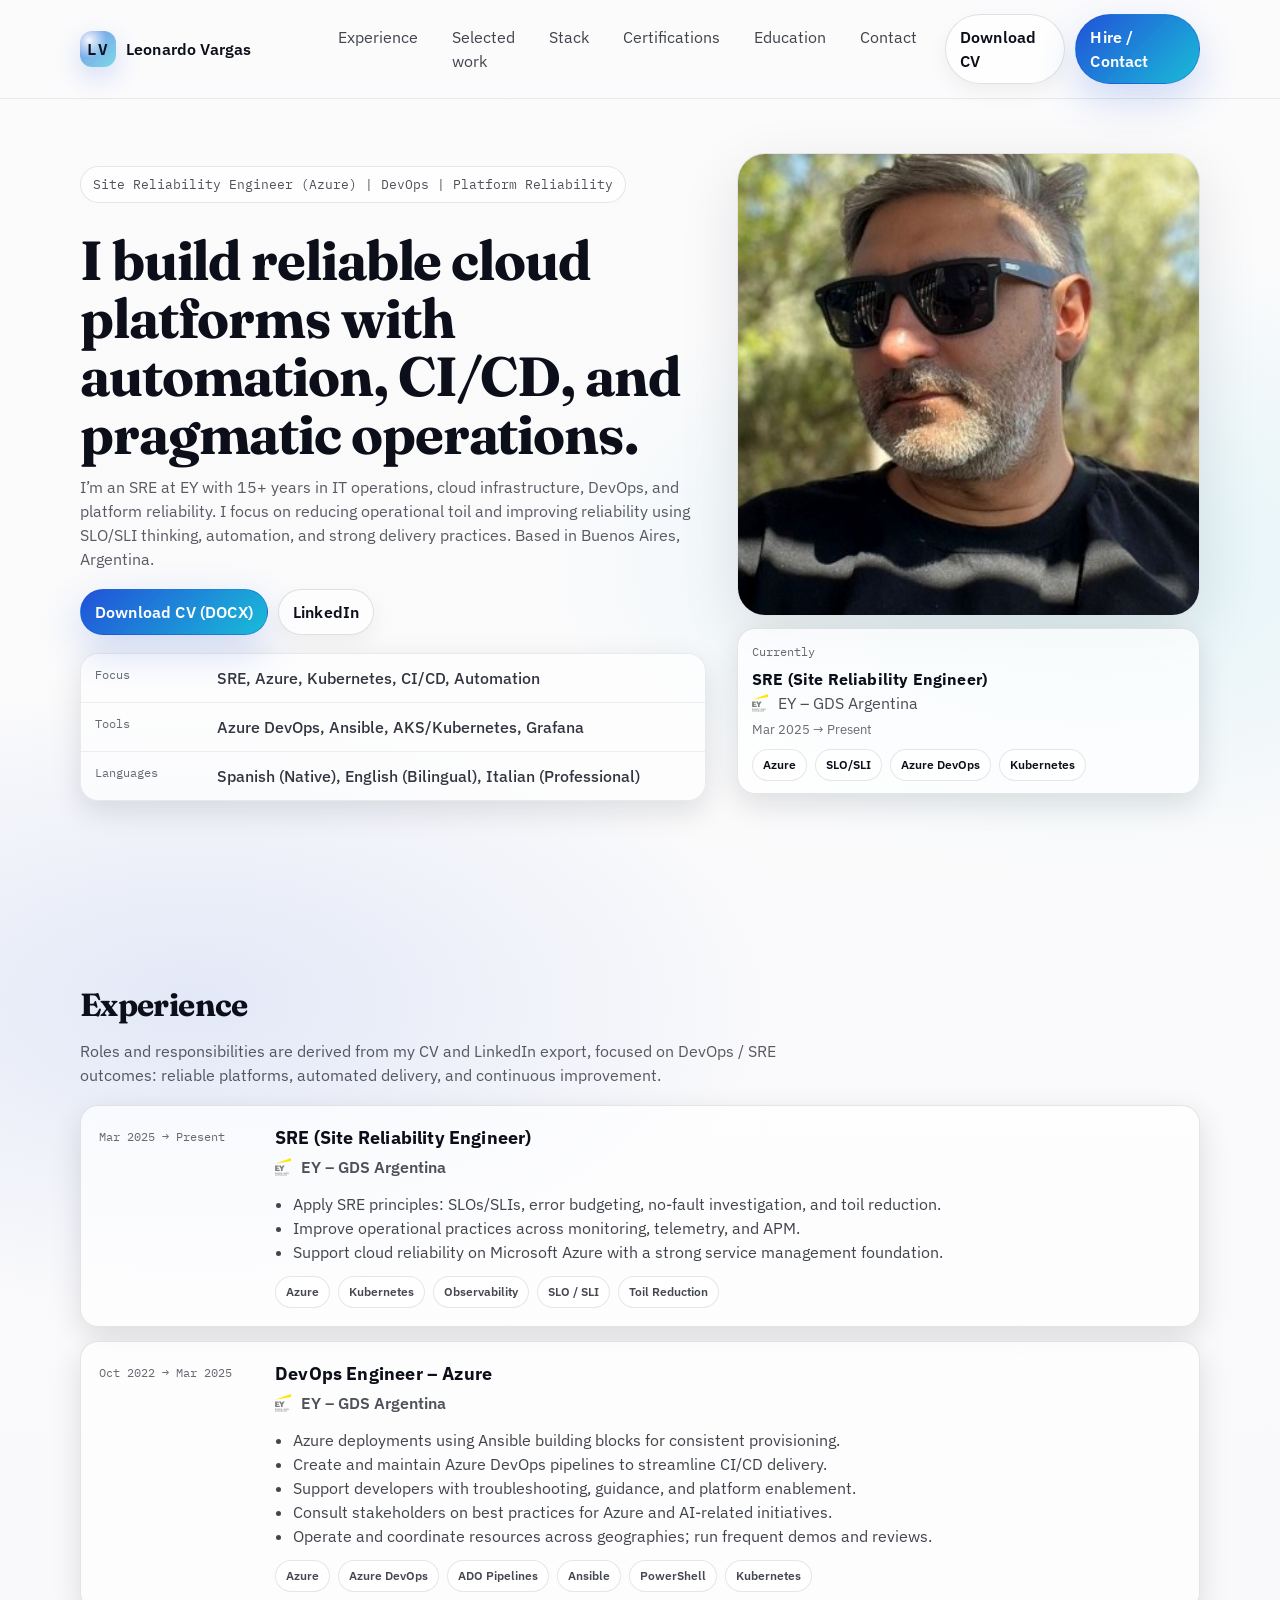
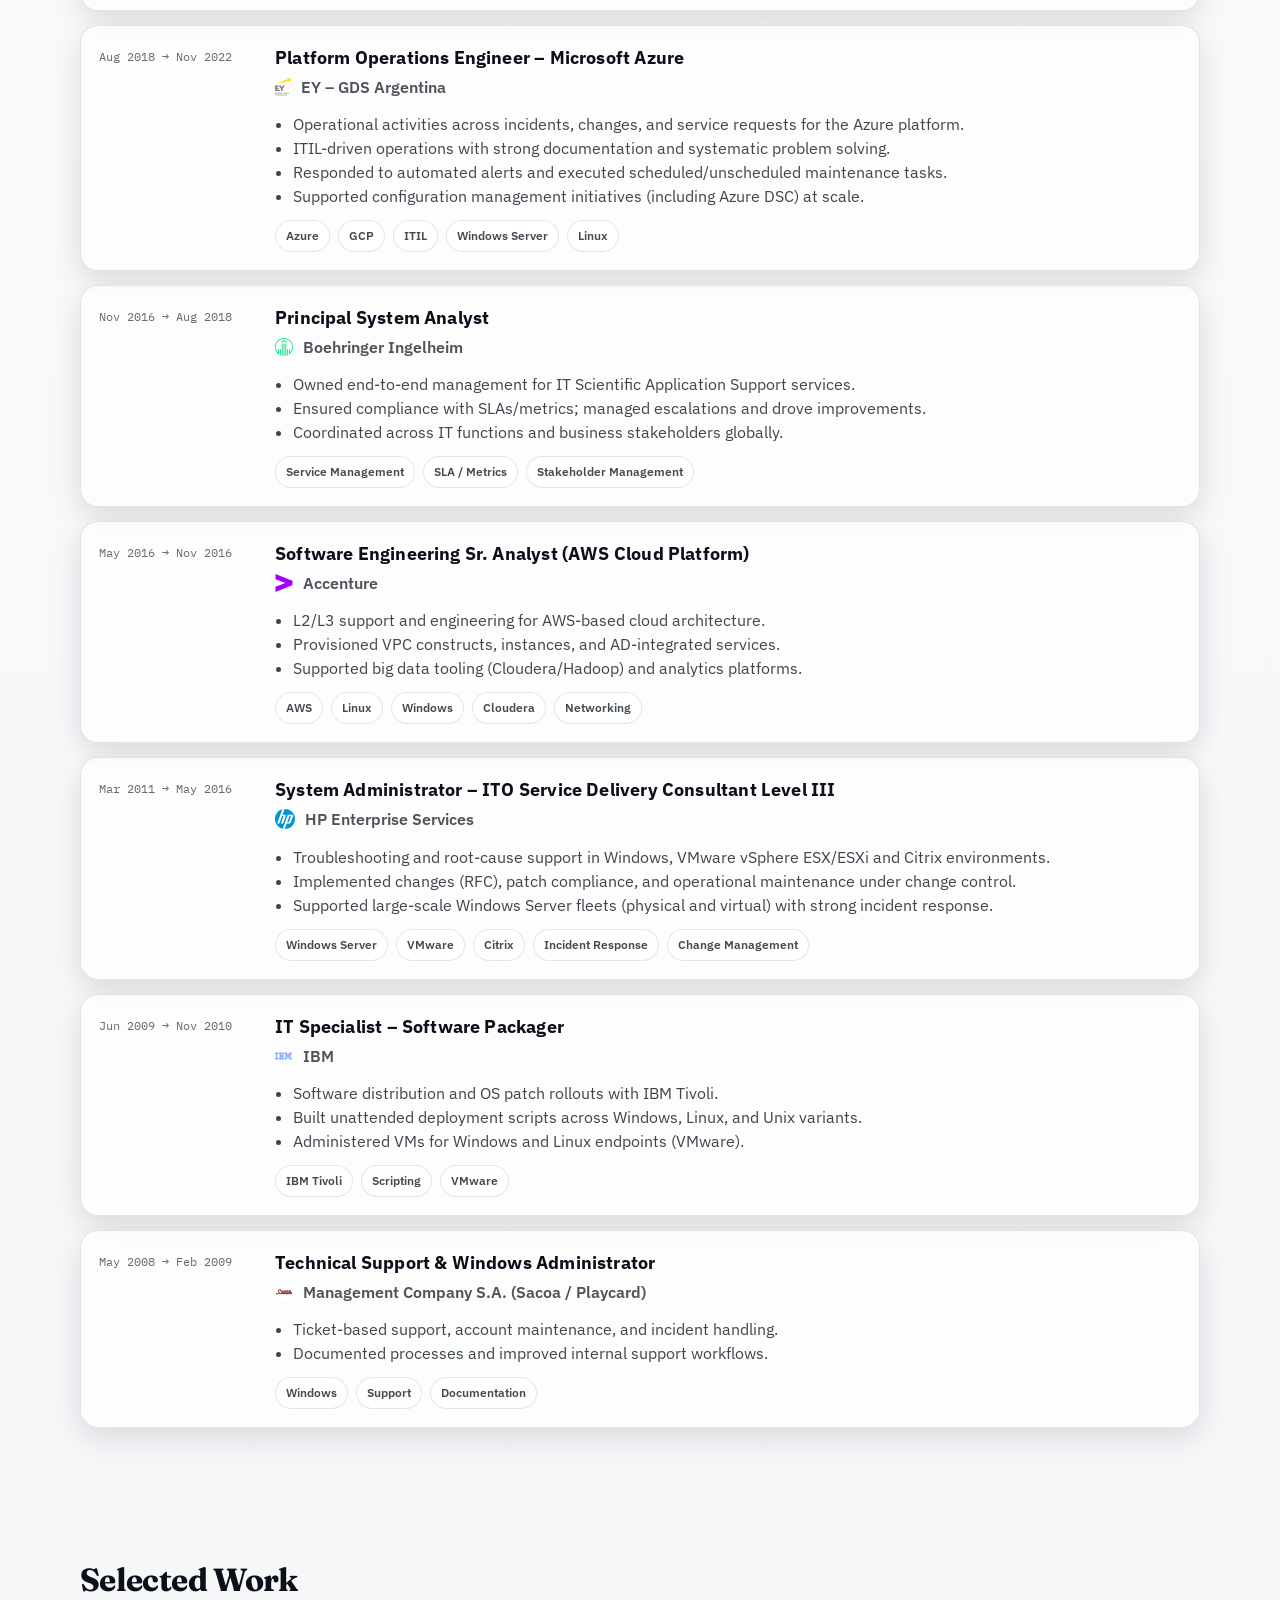
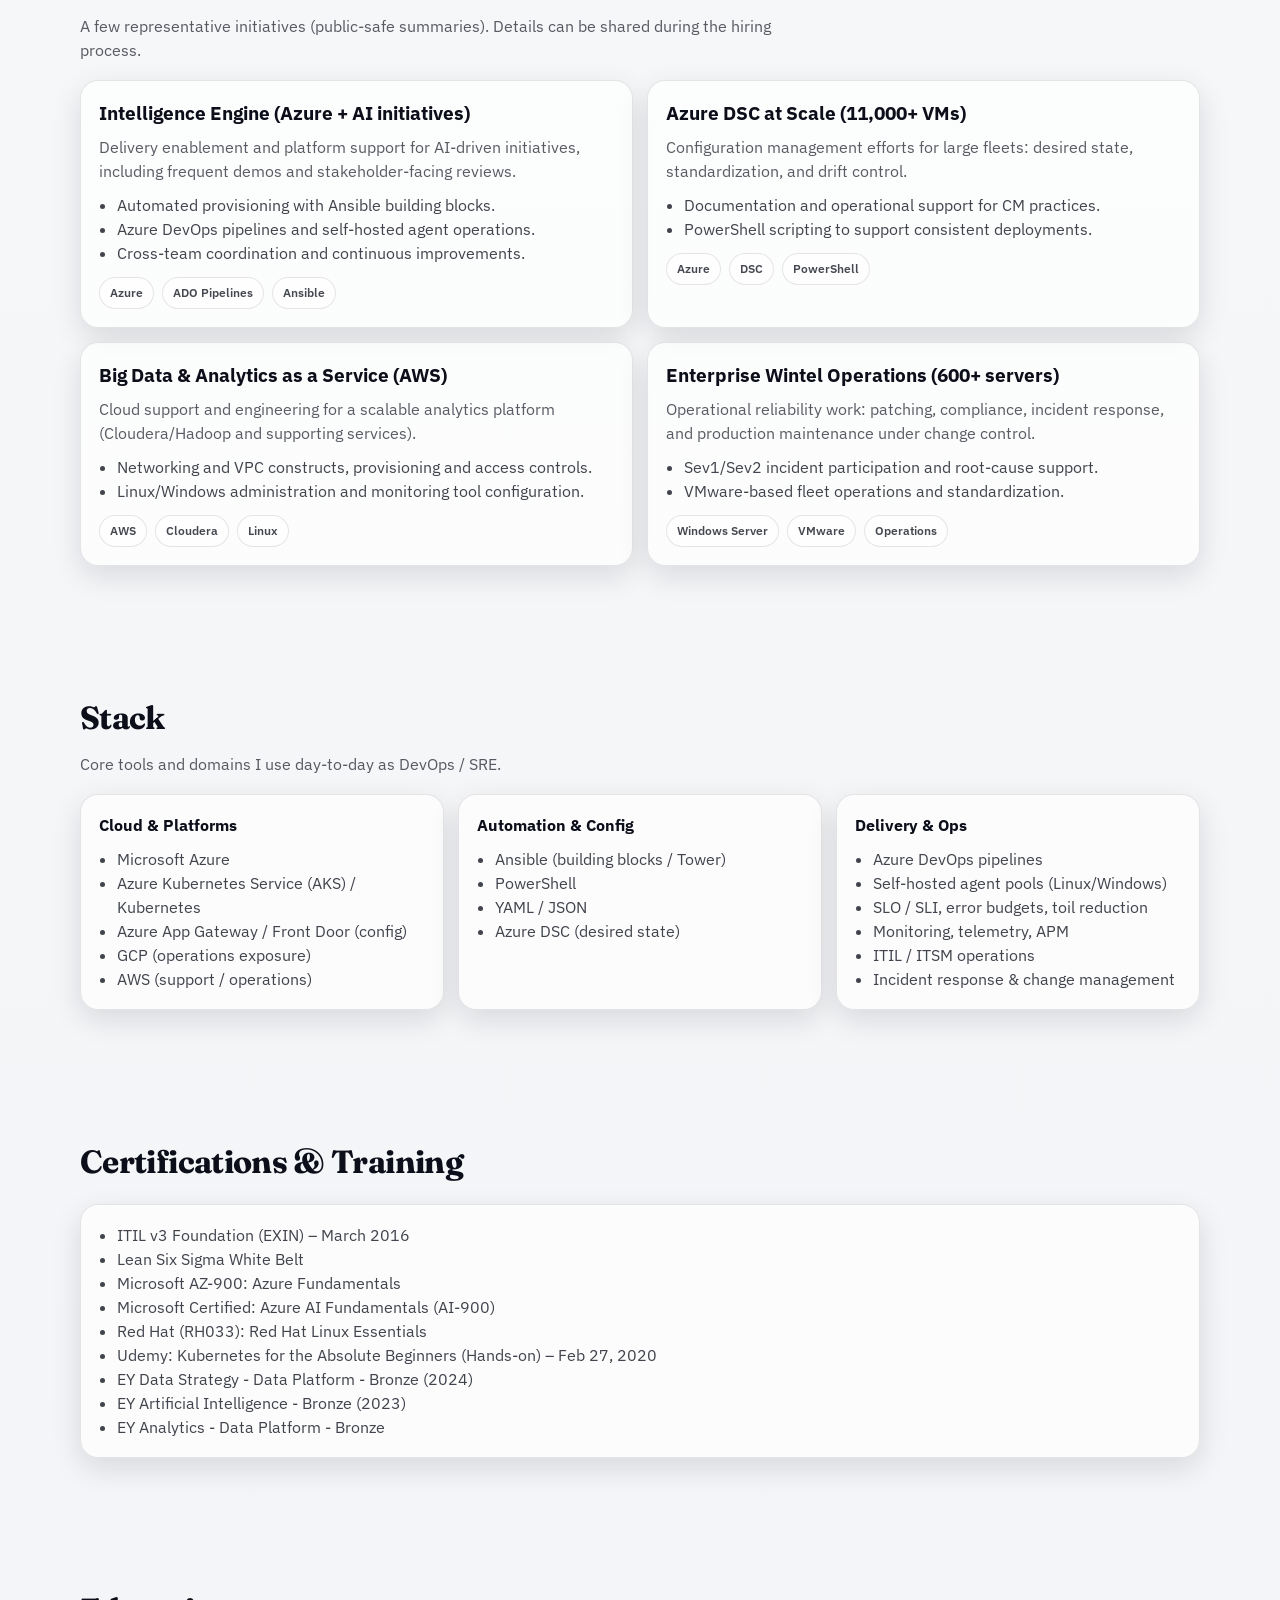
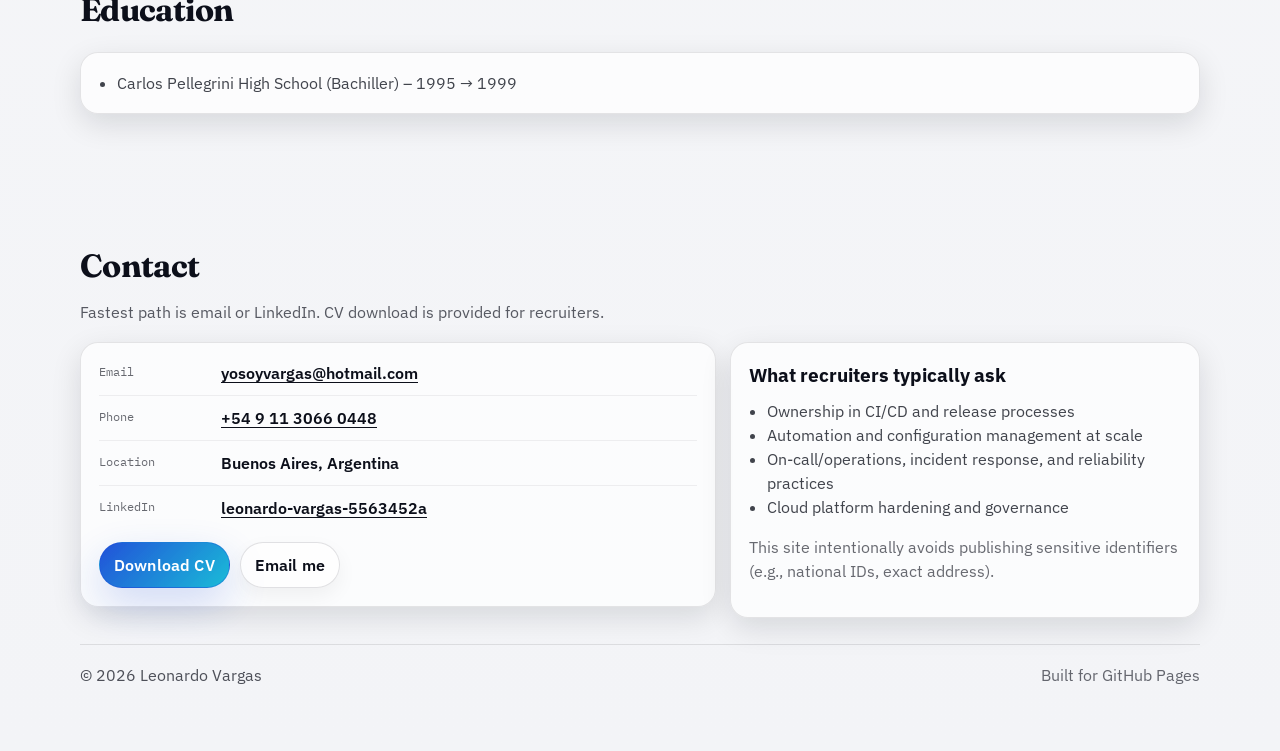
==== commit 7239ef6f: "Update photo, add LinkedIn SRE role, and company logos" ====
--- a/index.html
+++ b/index.html
@@ -5,13 +5,13 @@
     <meta name="viewport" content="width=device-width, initial-scale=1" />
     <meta name="color-scheme" content="light" />
 
-    <title>Leonardo Vargas | DevOps Engineer (Azure) | Portfolio</title>
+    <title>Leonardo Vargas | Site Reliability Engineer (Azure) | Portfolio</title>
     <meta
       name="description"
-      content="DevOps Engineer focused on Azure, automation, CI/CD, and platform reliability. Experience across enterprise operations, infrastructure, and cloud platforms."
+      content="Site Reliability Engineer focused on Azure, automation, CI/CD, and platform reliability. Enterprise experience across operations, infrastructure, and cloud platforms."
     />
 
-    <meta property="og:title" content="Leonardo Vargas | DevOps Engineer (Azure)" />
+    <meta property="og:title" content="Leonardo Vargas | Site Reliability Engineer (Azure)" />
     <meta
       property="og:description"
       content="DevOps Engineer focused on Azure, automation, CI/CD, and platform reliability."
@@ -43,6 +43,7 @@
           <a href="#projects">Selected work</a>
           <a href="#skills">Stack</a>
           <a href="#certs">Certifications</a>
+          <a href="#education">Education</a>
           <a href="#contact">Contact</a>
         </nav>
 
@@ -59,13 +60,14 @@
       <section class="hero" id="top">
         <div class="container hero__grid">
           <div class="hero__copy" data-reveal>
-            <p class="eyebrow">DevOps Engineer (Azure) with an SRE mindset</p>
+            <p class="eyebrow">Site Reliability Engineer (Azure) | DevOps | Platform Reliability</p>
             <h1 class="headline">
               I build reliable cloud platforms with automation, CI/CD, and pragmatic operations.
             </h1>
             <p class="lede">
-              Enterprise experience across Azure deployments, Azure DevOps pipelines, self-hosted agents,
-              Kubernetes, and operational excellence (ITIL). Based in Buenos Aires, Argentina.
+              I’m an SRE at EY with 15+ years in IT operations, cloud infrastructure, DevOps, and platform
+              reliability. I focus on reducing operational toil and improving reliability using SLO/SLI thinking,
+              automation, and strong delivery practices. Based in Buenos Aires, Argentina.
             </p>
 
             <div class="hero__actions">
@@ -73,6 +75,8 @@
                 >Download CV (DOCX)</a
               >
               <a class="btn btn--ghost" href="https://www.linkedin.com/in/leonardo-vargas-5563452a/"
+                target="_blank"
+                rel="noreferrer"
                 >LinkedIn</a
               >
             </div>
@@ -80,15 +84,15 @@
             <ul class="quickfacts" role="list">
               <li>
                 <span class="k">Focus</span>
-                <span class="v">Azure, CI/CD, Automation, Reliability</span>
+                <span class="v">SRE, Azure, Kubernetes, CI/CD, Automation</span>
               </li>
               <li>
                 <span class="k">Tools</span>
-                <span class="v">Azure DevOps, Ansible, PowerShell, Kubernetes</span>
+                <span class="v">Azure DevOps, Ansible, AKS/Kubernetes, Grafana</span>
               </li>
               <li>
                 <span class="k">Languages</span>
-                <span class="v">Spanish (Native), English (Fluent)</span>
+                <span class="v">Spanish (Native), English (Bilingual), Italian (Professional)</span>
               </li>
             </ul>
           </div>
@@ -107,13 +111,18 @@
 
             <div class="card">
               <div class="card__title">Currently</div>
-              <div class="card__role">DevOps Engineer – Azure</div>
-              <div class="card__org">EY – GDS Argentina</div>
-              <div class="card__meta">Nov 2022 → Present</div>
+              <div class="card__role">SRE (Site Reliability Engineer)</div>
+              <div class="card__org">
+                <span class="org">
+                  <img class="org__logo" src="assets/img/companies/ey.svg" alt="EY logo" />
+                  EY – GDS Argentina
+                </span>
+              </div>
+              <div class="card__meta">Mar 2025 → Present</div>
               <div class="card__chips" aria-label="Key topics">
                 <span class="chip">Azure</span>
+                <span class="chip">SLO/SLI</span>
                 <span class="chip">Azure DevOps</span>
-                <span class="chip">Ansible</span>
                 <span class="chip">Kubernetes</span>
               </div>
             </div>
@@ -132,20 +141,50 @@
           <header class="section__header" data-reveal>
             <h2>Experience</h2>
             <p>
-              Roles and responsibilities are derived from my CV, focused on DevOps / SRE outcomes: automated
-              delivery, stable operations, and continuous improvement.
+              Roles and responsibilities are derived from my CV and LinkedIn export, focused on DevOps / SRE
+              outcomes: reliable platforms, automated delivery, and continuous improvement.
             </p>
           </header>
 
           <div class="timeline" data-reveal>
             <article class="role">
-              <div class="role__when">Nov 2022 → Present</div>
+              <div class="role__when">Mar 2025 → Present</div>
+              <div class="role__main">
+                <h3>SRE (Site Reliability Engineer)</h3>
+                <p class="role__org">
+                  <span class="org">
+                    <img class="org__logo" src="assets/img/companies/ey.svg" alt="EY logo" />
+                    EY – GDS Argentina
+                  </span>
+                </p>
+                <ul>
+                  <li>Apply SRE principles: SLOs/SLIs, error budgeting, no-fault investigation, and toil reduction.</li>
+                  <li>Improve operational practices across monitoring, telemetry, and APM.</li>
+                  <li>Support cloud reliability on Microsoft Azure with a strong service management foundation.</li>
+                </ul>
+                <div class="tags">
+                  <span class="tag">Azure</span>
+                  <span class="tag">Kubernetes</span>
+                  <span class="tag">Observability</span>
+                  <span class="tag">SLO / SLI</span>
+                  <span class="tag">Toil Reduction</span>
+                </div>
+              </div>
+            </article>
+
+            <article class="role">
+              <div class="role__when">Oct 2022 → Mar 2025</div>
               <div class="role__main">
                 <h3>DevOps Engineer – Azure</h3>
-                <p class="role__org">EY – GDS Argentina</p>
+                <p class="role__org">
+                  <span class="org">
+                    <img class="org__logo" src="assets/img/companies/ey.svg" alt="EY logo" />
+                    EY – GDS Argentina
+                  </span>
+                </p>
                 <ul>
                   <li>Azure deployments using Ansible building blocks for consistent provisioning.</li>
-                  <li>Build and maintain Azure DevOps pipelines to improve delivery and quality gates.</li>
+                  <li>Create and maintain Azure DevOps pipelines to streamline CI/CD delivery.</li>
                   <li>Support developers with troubleshooting, guidance, and platform enablement.</li>
                   <li>Consult stakeholders on best practices for Azure and AI-related initiatives.</li>
                   <li>Operate and coordinate resources across geographies; run frequent demos and reviews.</li>
@@ -153,6 +192,7 @@
                 <div class="tags">
                   <span class="tag">Azure</span>
                   <span class="tag">Azure DevOps</span>
+                  <span class="tag">ADO Pipelines</span>
                   <span class="tag">Ansible</span>
                   <span class="tag">PowerShell</span>
                   <span class="tag">Kubernetes</span>
@@ -161,26 +201,27 @@
             </article>
 
             <article class="role">
-              <div class="role__when">Aug 2018 → 2022</div>
-              <div class="role__main">
-                <h3>Platform Operations Engineer – Azure</h3>
-                <p class="role__org">EY – GDS Argentina</p>
-                <ul>
-                  <li>ITIL-driven operations for platform services and change requests.</li>
-                  <li>Responded to alerts, performed maintenance tasks, and executed operational run work.</li>
-                  <li>Performed routine audits and preventative maintenance across applications and systems.</li>
-                  <li>Supported Ansible and building blocks; contributed to platform documentation.</li>
-                  <li>
-                    Contributed to configuration management efforts using Azure DSC at scale (11,000+ VMs).
-                  </li>
+              <div class="role__when">Aug 2018 → Nov 2022</div>
+              <div class="role__main">
+                <h3>Platform Operations Engineer – Microsoft Azure</h3>
+                <p class="role__org">
+                  <span class="org">
+                    <img class="org__logo" src="assets/img/companies/ey.svg" alt="EY logo" />
+                    EY – GDS Argentina
+                  </span>
+                </p>
+                <ul>
+                  <li>Operational activities across incidents, changes, and service requests for the Azure platform.</li>
+                  <li>ITIL-driven operations with strong documentation and systematic problem solving.</li>
+                  <li>Responded to automated alerts and executed scheduled/unscheduled maintenance tasks.</li>
+                  <li>Supported configuration management initiatives (including Azure DSC) at scale.</li>
                 </ul>
                 <div class="tags">
                   <span class="tag">Azure</span>
+                  <span class="tag">GCP</span>
                   <span class="tag">ITIL</span>
-                  <span class="tag">Azure DSC</span>
-                  <span class="tag">Ansible Tower</span>
                   <span class="tag">Windows Server</span>
-                  <span class="tag">RHEL</span>
+                  <span class="tag">Linux</span>
                 </div>
               </div>
             </article>
@@ -189,7 +230,16 @@
               <div class="role__when">Nov 2016 → Aug 2018</div>
               <div class="role__main">
                 <h3>Principal System Analyst</h3>
-                <p class="role__org">Boehringer Ingelheim</p>
+                <p class="role__org">
+                  <span class="org">
+                    <img
+                      class="org__logo"
+                      src="assets/img/companies/boehringeringelheim.svg"
+                      alt="Boehringer Ingelheim logo"
+                    />
+                    Boehringer Ingelheim
+                  </span>
+                </p>
                 <ul>
                   <li>Owned end-to-end management for IT Scientific Application Support services.</li>
                   <li>Ensured compliance with SLAs/metrics; managed escalations and drove improvements.</li>
@@ -206,8 +256,13 @@
             <article class="role">
               <div class="role__when">May 2016 → Nov 2016</div>
               <div class="role__main">
-                <h3>Software Engineering Sr. Analyst (Cloud Platform)</h3>
-                <p class="role__org">Accenture</p>
+                <h3>Software Engineering Sr. Analyst (AWS Cloud Platform)</h3>
+                <p class="role__org">
+                  <span class="org">
+                    <img class="org__logo" src="assets/img/companies/accenture.svg" alt="Accenture logo" />
+                    Accenture
+                  </span>
+                </p>
                 <ul>
                   <li>L2/L3 support and engineering for AWS-based cloud architecture.</li>
                   <li>Provisioned VPC constructs, instances, and AD-integrated services.</li>
@@ -226,16 +281,22 @@
             <article class="role">
               <div class="role__when">Mar 2011 → May 2016</div>
               <div class="role__main">
-                <h3>ITO Service Delivery Consultant III (Wintel Administrator L3) | SME</h3>
-                <p class="role__org">HP Enterprise Services</p>
-                <ul>
-                  <li>Operated and maintained 600+ Microsoft Server OS instances (physical and VMware).</li>
-                  <li>Owned patching compliance, security baselines, and maintenance windows.</li>
-                  <li>Participated in Sev1/Sev2 incident bridges; delivered OS-side troubleshooting.</li>
+                <h3>System Administrator – ITO Service Delivery Consultant Level III</h3>
+                <p class="role__org">
+                  <span class="org">
+                    <img class="org__logo org__logo--square" src="assets/img/companies/hp.svg" alt="HP logo" />
+                    HP Enterprise Services
+                  </span>
+                </p>
+                <ul>
+                  <li>Troubleshooting and root-cause support in Windows, VMware vSphere ESX/ESXi and Citrix environments.</li>
+                  <li>Implemented changes (RFC), patch compliance, and operational maintenance under change control.</li>
+                  <li>Supported large-scale Windows Server fleets (physical and virtual) with strong incident response.</li>
                 </ul>
                 <div class="tags">
                   <span class="tag">Windows Server</span>
                   <span class="tag">VMware</span>
+                  <span class="tag">Citrix</span>
                   <span class="tag">Incident Response</span>
                   <span class="tag">Change Management</span>
                 </div>
@@ -243,10 +304,15 @@
             </article>
 
             <article class="role">
-              <div class="role__when">Jun 2009 → Dec 2010</div>
-              <div class="role__main">
-                <h3>IT Specialist (Server Provisioning)</h3>
-                <p class="role__org">IBM Argentina</p>
+              <div class="role__when">Jun 2009 → Nov 2010</div>
+              <div class="role__main">
+                <h3>IT Specialist – Software Packager</h3>
+                <p class="role__org">
+                  <span class="org">
+                    <img class="org__logo" src="assets/img/companies/ibm.svg" alt="IBM logo" />
+                    IBM
+                  </span>
+                </p>
                 <ul>
                   <li>Software distribution and OS patch rollouts with IBM Tivoli.</li>
                   <li>Built unattended deployment scripts across Windows, Linux, and Unix variants.</li>
@@ -264,7 +330,12 @@
               <div class="role__when">May 2008 → Feb 2009</div>
               <div class="role__main">
                 <h3>Technical Support &amp; Windows Administrator</h3>
-                <p class="role__org">Management Company S.A. (Sacoa / Playcard)</p>
+                <p class="role__org">
+                  <span class="org">
+                    <img class="org__logo" src="assets/img/companies/sacoa.svg" alt="Sacoa logo" />
+                    Management Company S.A. (Sacoa / Playcard)
+                  </span>
+                </p>
                 <ul>
                   <li>Ticket-based support, account maintenance, and incident handling.</li>
                   <li>Documented processes and improved internal support workflows.</li>
@@ -366,8 +437,9 @@
               <h3>Cloud &amp; Platforms</h3>
               <ul>
                 <li>Microsoft Azure</li>
-                <li>Kubernetes</li>
+                <li>Azure Kubernetes Service (AKS) / Kubernetes</li>
                 <li>Azure App Gateway / Front Door (config)</li>
+                <li>GCP (operations exposure)</li>
                 <li>AWS (support / operations)</li>
               </ul>
             </div>
@@ -385,8 +457,10 @@
               <ul>
                 <li>Azure DevOps pipelines</li>
                 <li>Self-hosted agent pools (Linux/Windows)</li>
-                <li>ITIL service operations</li>
-                <li>Incident response &amp; maintenance</li>
+                <li>SLO / SLI, error budgets, toil reduction</li>
+                <li>Monitoring, telemetry, APM</li>
+                <li>ITIL / ITSM operations</li>
+                <li>Incident response &amp; change management</li>
               </ul>
             </div>
           </div>
@@ -404,9 +478,25 @@
               <li>ITIL v3 Foundation (EXIN) – March 2016</li>
               <li>Lean Six Sigma White Belt</li>
               <li>Microsoft AZ-900: Azure Fundamentals</li>
-              <li>Microsoft AI-900: Azure AI Fundamentals</li>
+              <li>Microsoft Certified: Azure AI Fundamentals (AI-900)</li>
               <li>Red Hat (RH033): Red Hat Linux Essentials</li>
               <li>Udemy: Kubernetes for the Absolute Beginners (Hands-on) – Feb 27, 2020</li>
+              <li>EY Data Strategy - Data Platform - Bronze (2024)</li>
+              <li>EY Artificial Intelligence - Bronze (2023)</li>
+              <li>EY Analytics - Data Platform - Bronze</li>
+            </ul>
+          </div>
+        </div>
+      </section>
+
+      <section class="section" id="education">
+        <div class="container">
+          <header class="section__header" data-reveal>
+            <h2>Education</h2>
+          </header>
+          <div class="certs" data-reveal>
+            <ul>
+              <li>Carlos Pellegrini High School (Bachiller) – 1995 → 1999</li>
             </ul>
           </div>
         </div>
@@ -441,6 +531,8 @@
                 <div class="contact__k">LinkedIn</div>
                 <div class="contact__v">
                   <a href="https://www.linkedin.com/in/leonardo-vargas-5563452a/"
+                    target="_blank"
+                    rel="noreferrer"
                     >leonardo-vargas-5563452a</a
                   >
                 </div>
@@ -480,4 +572,3 @@
     <script src="assets/js/main.js" defer></script>
   </body>
 </html>
-
--- a/assets/css/site.css
+++ b/assets/css/site.css
@@ -354,6 +354,19 @@
   color: rgba(12,15,26,.72);
   font-weight: 600;
 }
+.org{
+  display:inline-flex;
+  align-items:center;
+  gap: 10px;
+}
+.org__logo{
+  width: auto;
+  height: 18px;
+  max-width: 140px;
+  flex: 0 0 auto;
+  display:block;
+}
+.org__logo--square{ height: 20px; }
 .role ul{
   margin: 0 0 12px;
   padding-left: 18px;
@@ -507,4 +520,3 @@
   .contact{ grid-template-columns: 1fr; }
   .role{ grid-template-columns: 1fr; }
 }
-
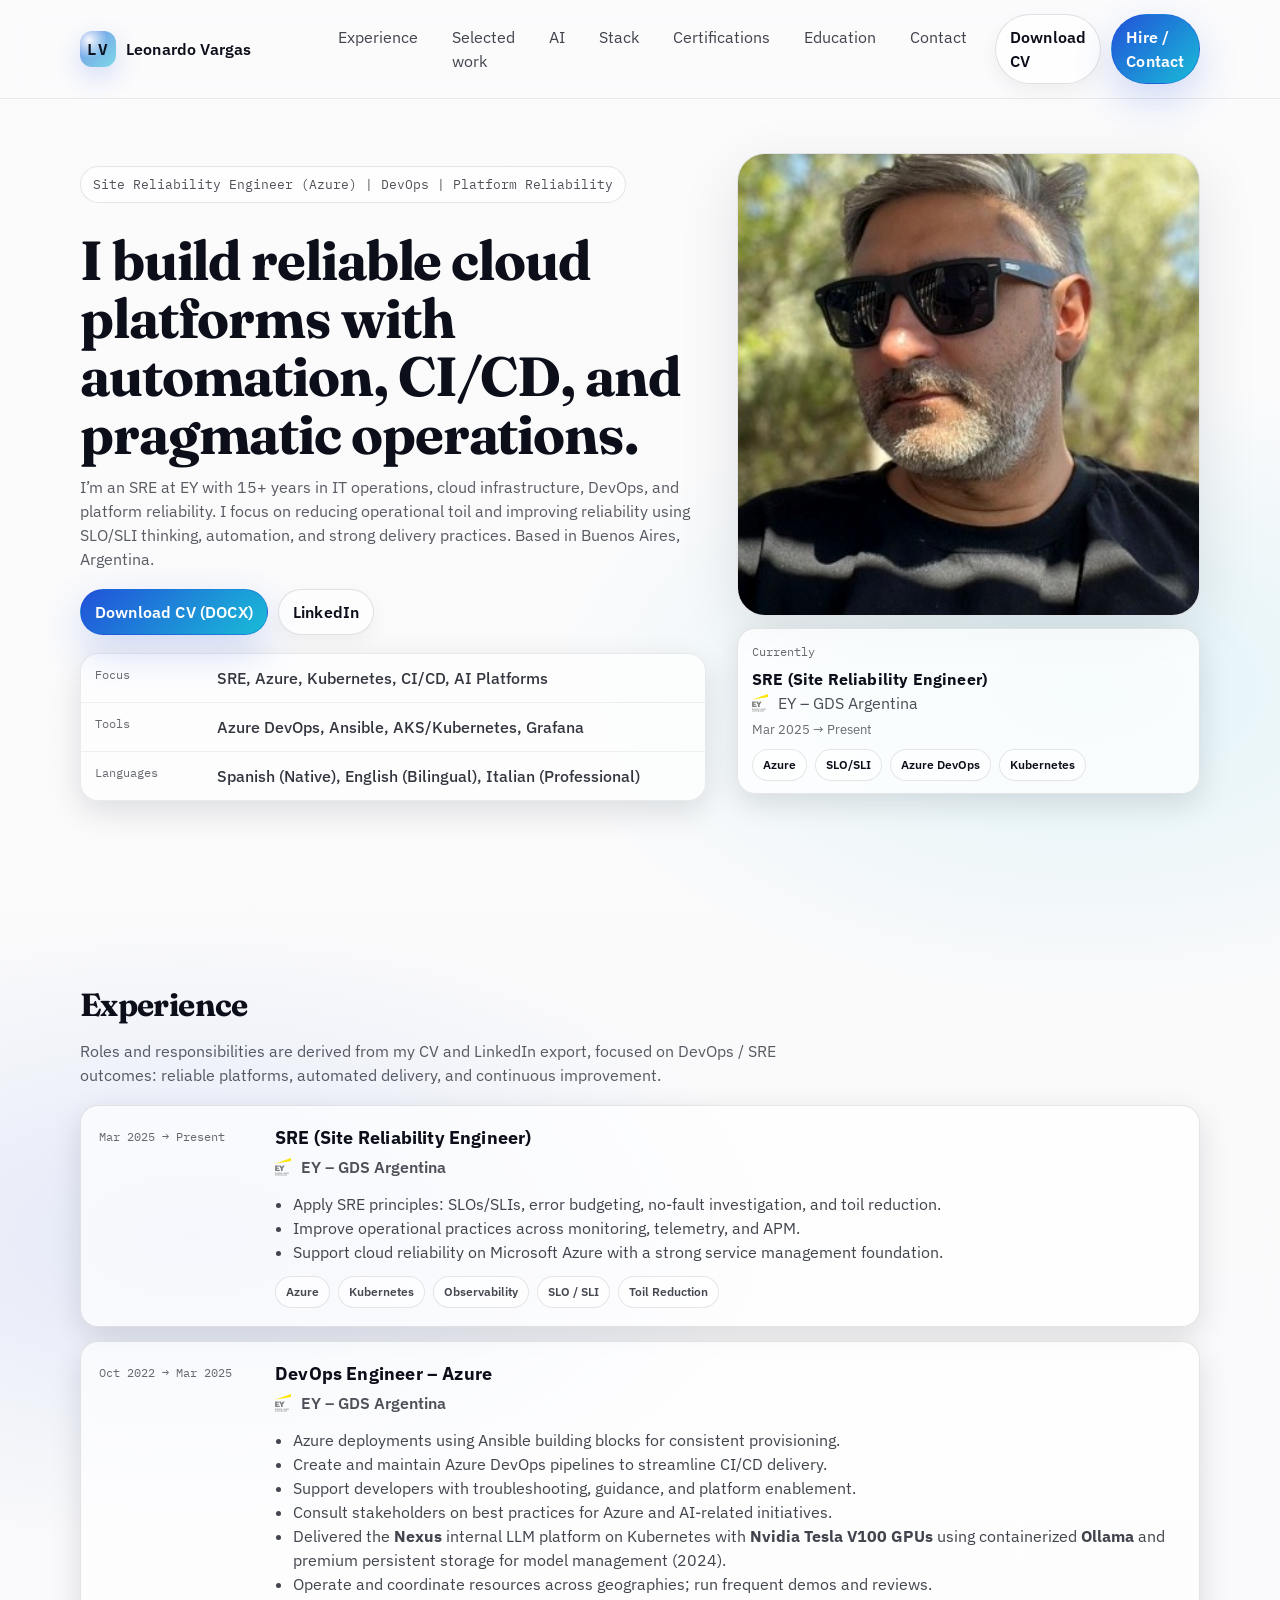
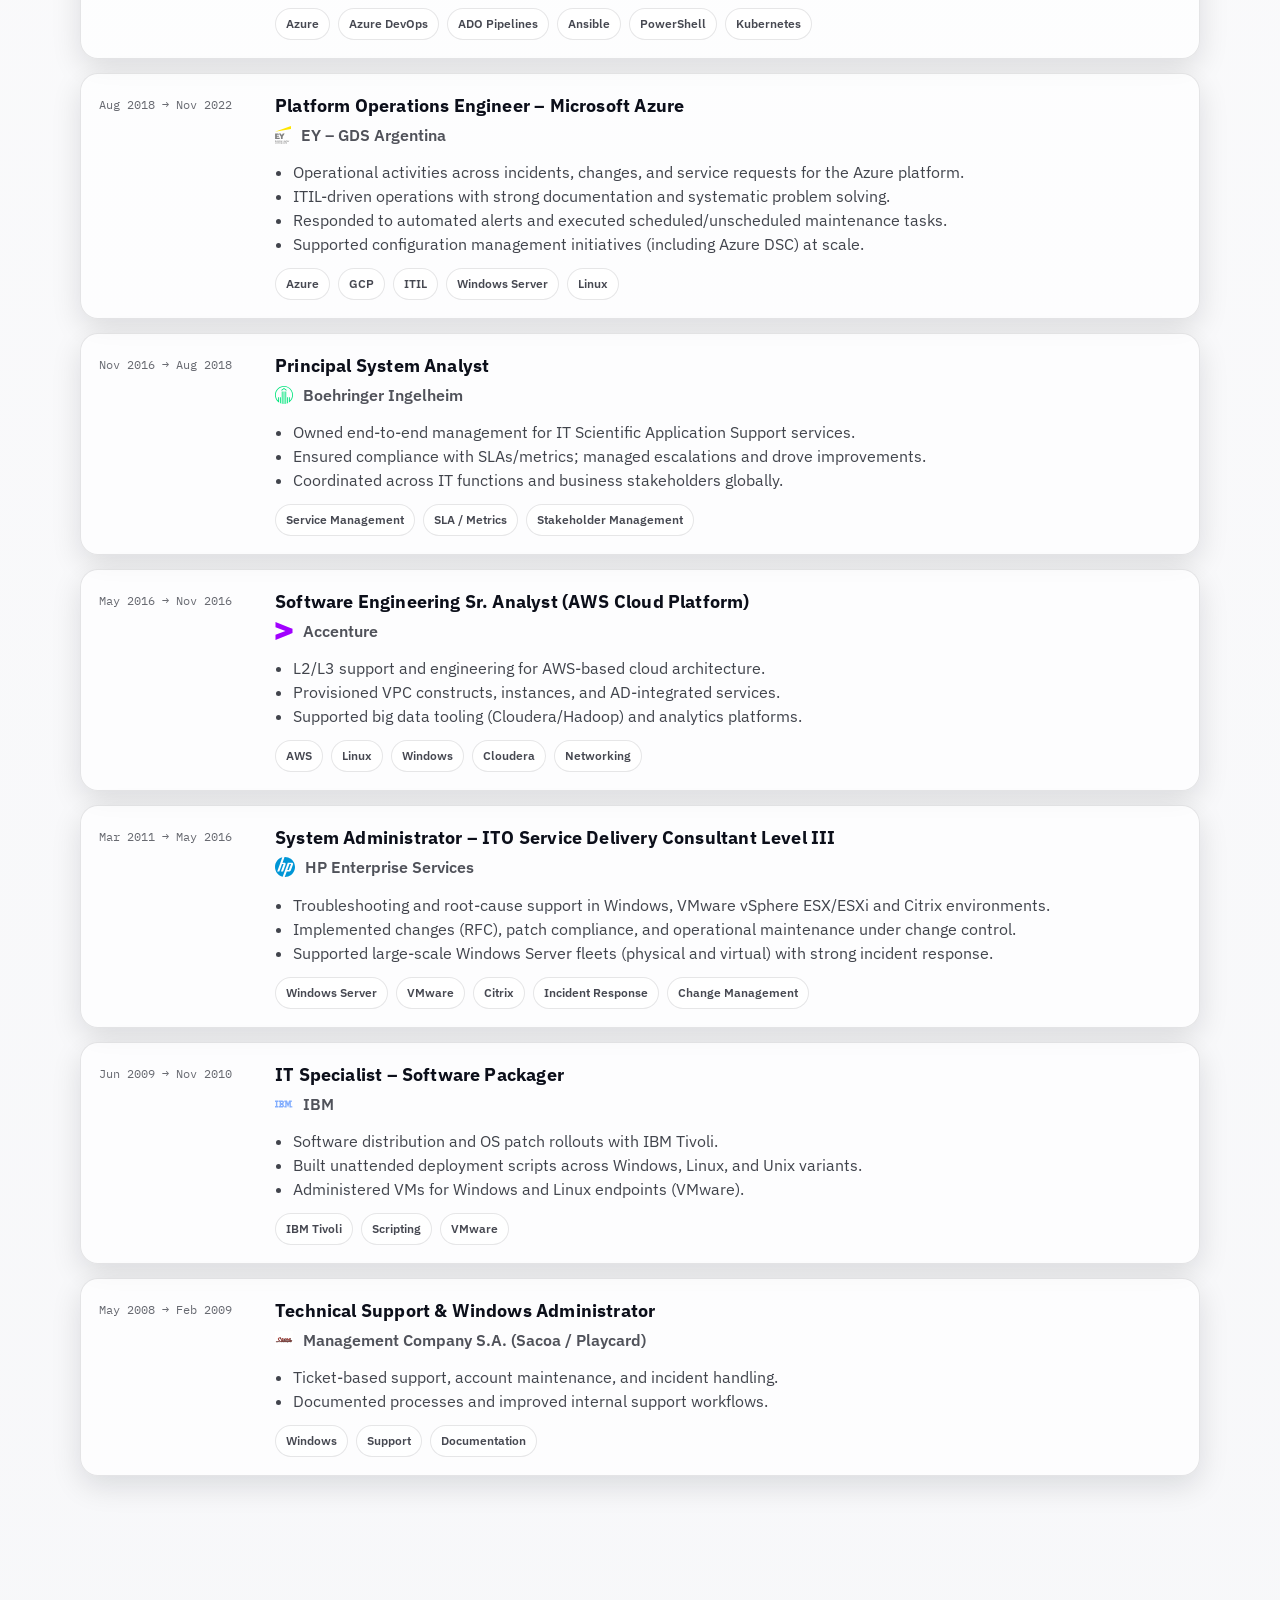
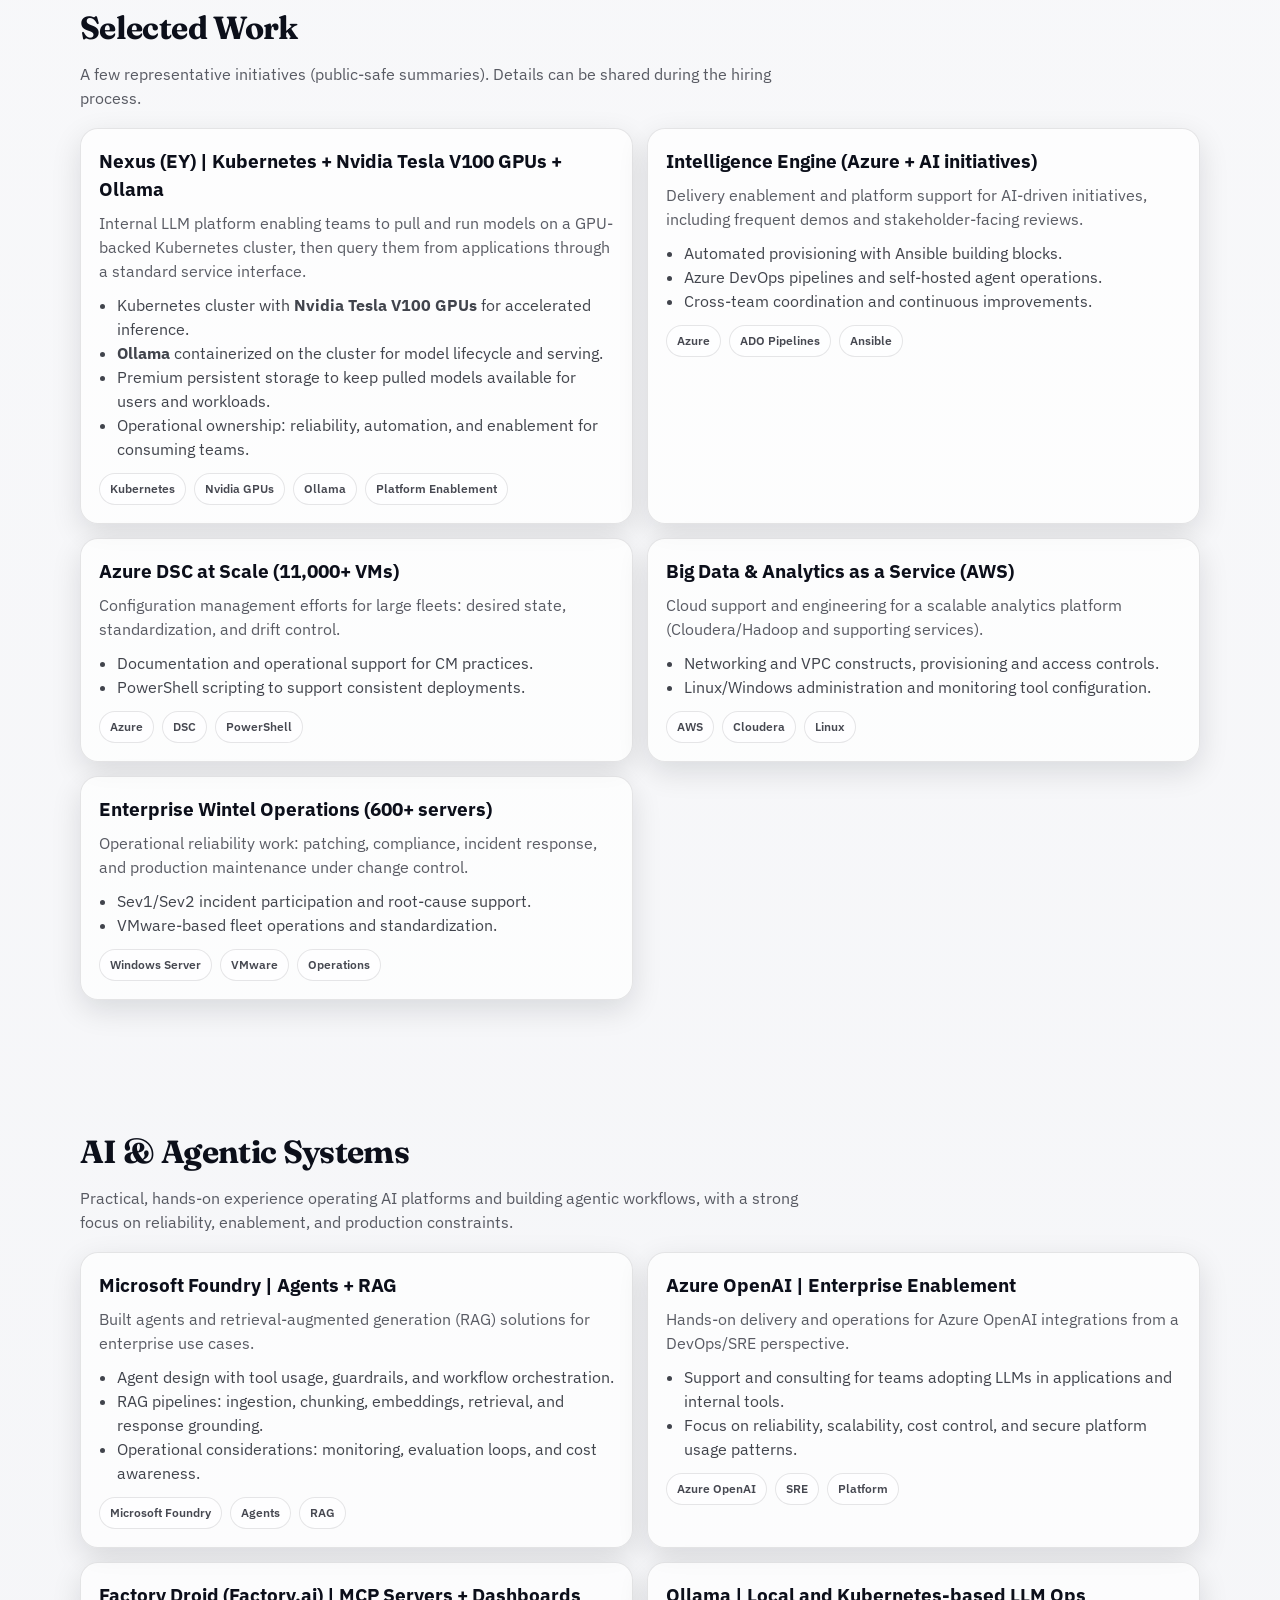
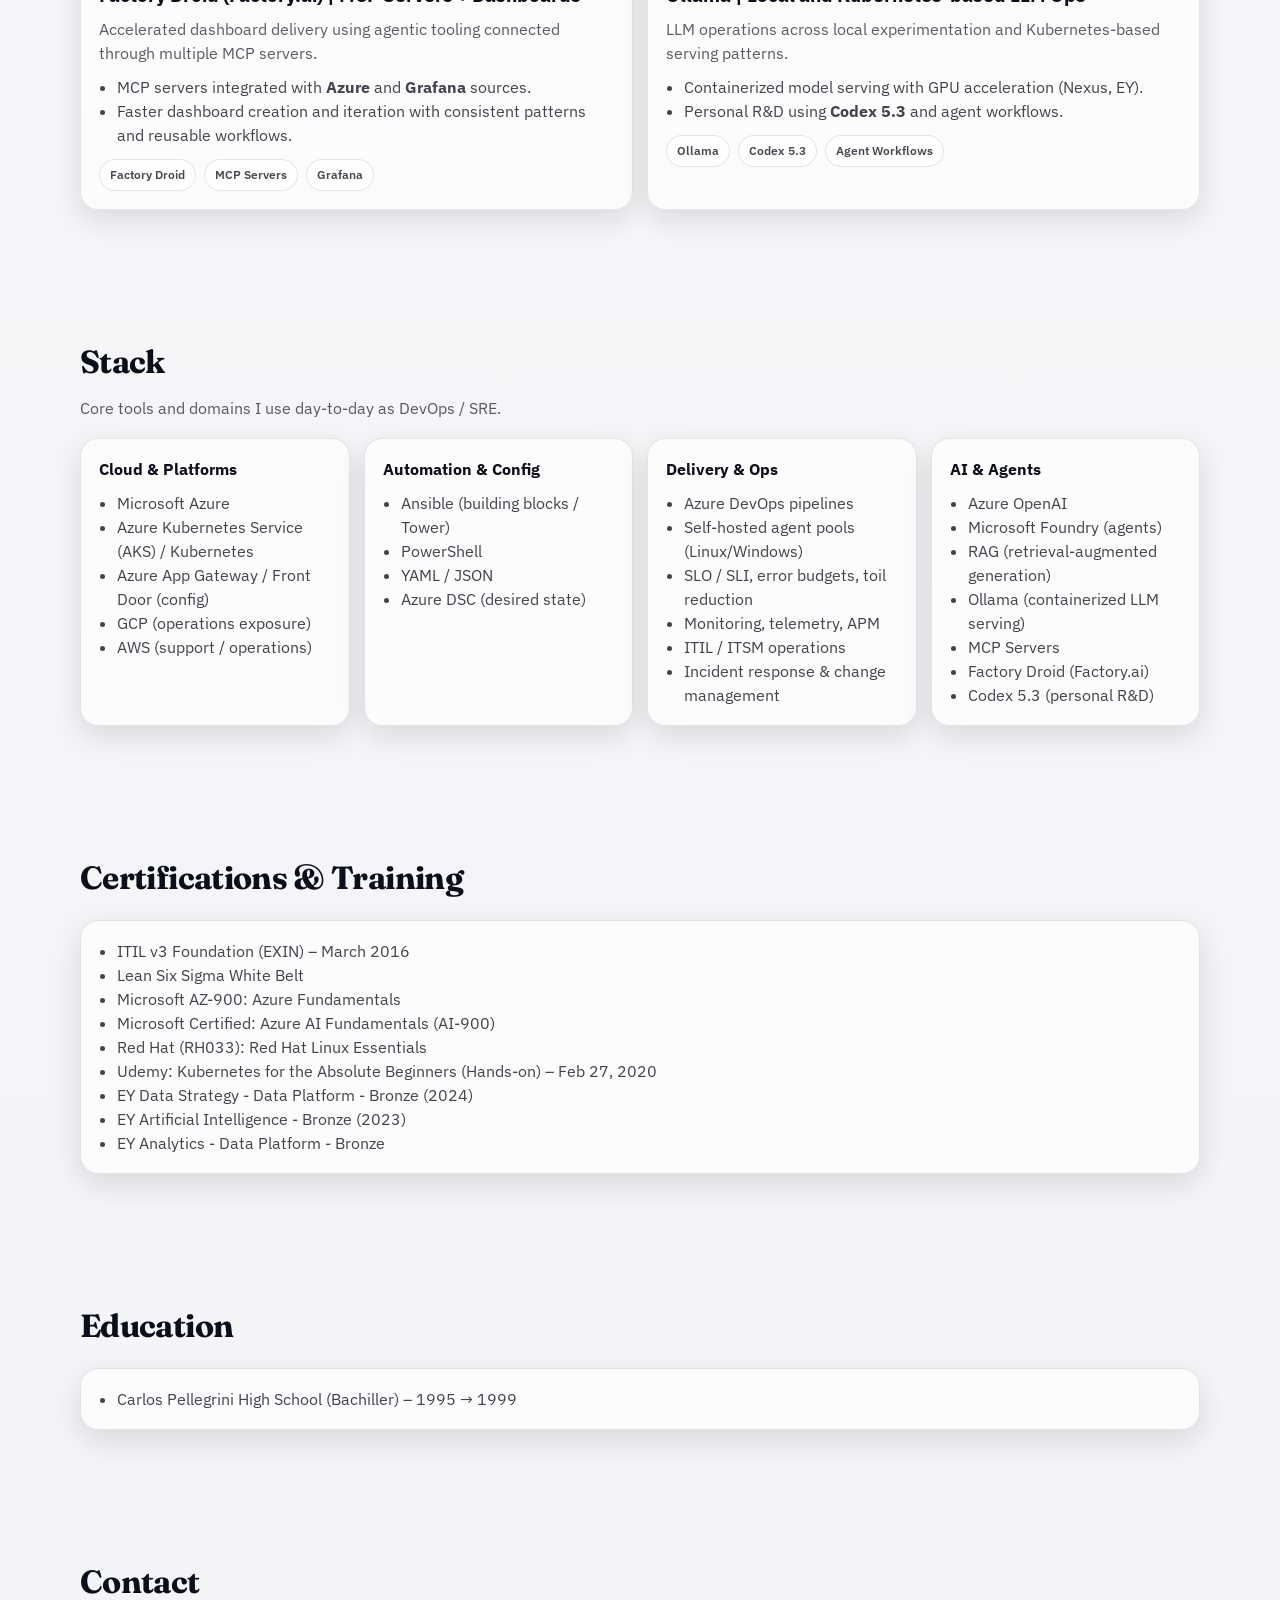
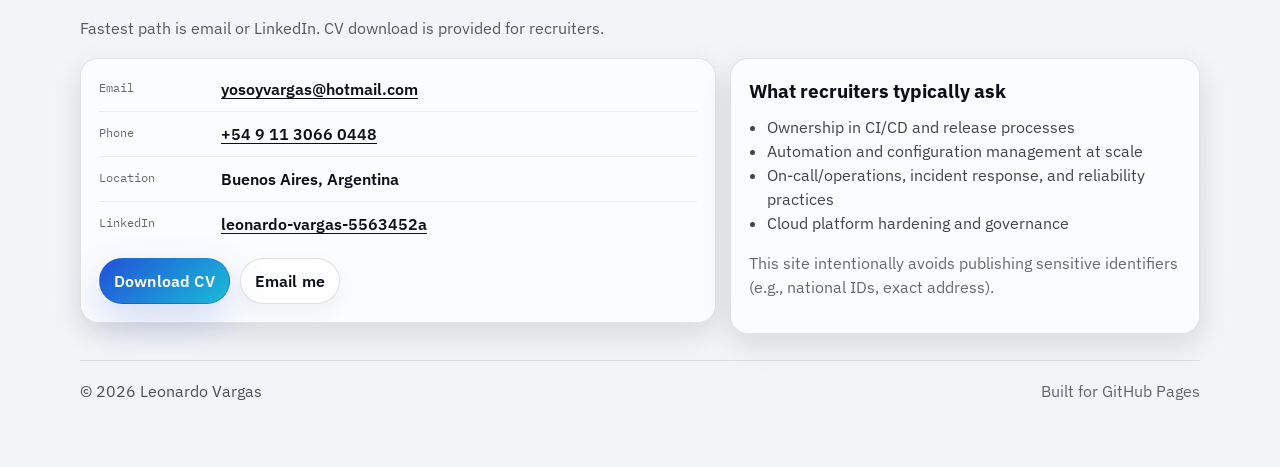
==== commit e64afe6e: "Add AI & agentic experience (Nexus, Foundry, MCP, Azure OpenAI, Ollama)" ====
--- a/index.html
+++ b/index.html
@@ -41,6 +41,7 @@
         <nav class="nav" aria-label="Primary">
           <a href="#experience">Experience</a>
           <a href="#projects">Selected work</a>
+          <a href="#ai">AI</a>
           <a href="#skills">Stack</a>
           <a href="#certs">Certifications</a>
           <a href="#education">Education</a>
@@ -84,7 +85,7 @@
             <ul class="quickfacts" role="list">
               <li>
                 <span class="k">Focus</span>
-                <span class="v">SRE, Azure, Kubernetes, CI/CD, Automation</span>
+                <span class="v">SRE, Azure, Kubernetes, CI/CD, AI Platforms</span>
               </li>
               <li>
                 <span class="k">Tools</span>
@@ -187,6 +188,11 @@
                   <li>Create and maintain Azure DevOps pipelines to streamline CI/CD delivery.</li>
                   <li>Support developers with troubleshooting, guidance, and platform enablement.</li>
                   <li>Consult stakeholders on best practices for Azure and AI-related initiatives.</li>
+                  <li>
+                    Delivered the <strong>Nexus</strong> internal LLM platform on Kubernetes with
+                    <strong>Nvidia Tesla V100 GPUs</strong> using containerized <strong>Ollama</strong> and
+                    premium persistent storage for model management (2024).
+                  </li>
                   <li>Operate and coordinate resources across geographies; run frequent demos and reviews.</li>
                 </ul>
                 <div class="tags">
@@ -363,6 +369,26 @@
 
           <div class="grid" data-reveal>
             <article class="work">
+              <h3>Nexus (EY) | Kubernetes + Nvidia Tesla V100 GPUs + Ollama</h3>
+              <p>
+                Internal LLM platform enabling teams to pull and run models on a GPU-backed Kubernetes
+                cluster, then query them from applications through a standard service interface.
+              </p>
+              <ul>
+                <li>Kubernetes cluster with <strong>Nvidia Tesla V100 GPUs</strong> for accelerated inference.</li>
+                <li><strong>Ollama</strong> containerized on the cluster for model lifecycle and serving.</li>
+                <li>Premium persistent storage to keep pulled models available for users and workloads.</li>
+                <li>Operational ownership: reliability, automation, and enablement for consuming teams.</li>
+              </ul>
+              <div class="tags">
+                <span class="tag">Kubernetes</span>
+                <span class="tag">Nvidia GPUs</span>
+                <span class="tag">Ollama</span>
+                <span class="tag">Platform Enablement</span>
+              </div>
+            </article>
+
+            <article class="work">
               <h3>Intelligence Engine (Azure + AI initiatives)</h3>
               <p>
                 Delivery enablement and platform support for AI-driven initiatives, including frequent demos and
@@ -419,6 +445,77 @@
                 <span class="tag">Windows Server</span>
                 <span class="tag">VMware</span>
                 <span class="tag">Operations</span>
+              </div>
+            </article>
+          </div>
+        </div>
+      </section>
+
+      <section class="section" id="ai">
+        <div class="container">
+          <header class="section__header" data-reveal>
+            <h2>AI &amp; Agentic Systems</h2>
+            <p>
+              Practical, hands-on experience operating AI platforms and building agentic workflows, with a strong
+              focus on reliability, enablement, and production constraints.
+            </p>
+          </header>
+
+          <div class="grid" data-reveal>
+            <article class="work">
+              <h3>Microsoft Foundry | Agents + RAG</h3>
+              <p>Built agents and retrieval-augmented generation (RAG) solutions for enterprise use cases.</p>
+              <ul>
+                <li>Agent design with tool usage, guardrails, and workflow orchestration.</li>
+                <li>RAG pipelines: ingestion, chunking, embeddings, retrieval, and response grounding.</li>
+                <li>Operational considerations: monitoring, evaluation loops, and cost awareness.</li>
+              </ul>
+              <div class="tags">
+                <span class="tag">Microsoft Foundry</span>
+                <span class="tag">Agents</span>
+                <span class="tag">RAG</span>
+              </div>
+            </article>
+
+            <article class="work">
+              <h3>Azure OpenAI | Enterprise Enablement</h3>
+              <p>Hands-on delivery and operations for Azure OpenAI integrations from a DevOps/SRE perspective.</p>
+              <ul>
+                <li>Support and consulting for teams adopting LLMs in applications and internal tools.</li>
+                <li>Focus on reliability, scalability, cost control, and secure platform usage patterns.</li>
+              </ul>
+              <div class="tags">
+                <span class="tag">Azure OpenAI</span>
+                <span class="tag">SRE</span>
+                <span class="tag">Platform</span>
+              </div>
+            </article>
+
+            <article class="work">
+              <h3>Factory Droid (Factory.ai) | MCP Servers + Dashboards</h3>
+              <p>Accelerated dashboard delivery using agentic tooling connected through multiple MCP servers.</p>
+              <ul>
+                <li>MCP servers integrated with <strong>Azure</strong> and <strong>Grafana</strong> sources.</li>
+                <li>Faster dashboard creation and iteration with consistent patterns and reusable workflows.</li>
+              </ul>
+              <div class="tags">
+                <span class="tag">Factory Droid</span>
+                <span class="tag">MCP Servers</span>
+                <span class="tag">Grafana</span>
+              </div>
+            </article>
+
+            <article class="work">
+              <h3>Ollama | Local and Kubernetes-based LLM Ops</h3>
+              <p>LLM operations across local experimentation and Kubernetes-based serving patterns.</p>
+              <ul>
+                <li>Containerized model serving with GPU acceleration (Nexus, EY).</li>
+                <li>Personal R&amp;D using <strong>Codex 5.3</strong> and agent workflows.</li>
+              </ul>
+              <div class="tags">
+                <span class="tag">Ollama</span>
+                <span class="tag">Codex 5.3</span>
+                <span class="tag">Agent Workflows</span>
               </div>
             </article>
           </div>
@@ -461,6 +558,18 @@
                 <li>Monitoring, telemetry, APM</li>
                 <li>ITIL / ITSM operations</li>
                 <li>Incident response &amp; change management</li>
+              </ul>
+            </div>
+            <div class="stack__col">
+              <h3>AI &amp; Agents</h3>
+              <ul>
+                <li>Azure OpenAI</li>
+                <li>Microsoft Foundry (agents)</li>
+                <li>RAG (retrieval-augmented generation)</li>
+                <li>Ollama (containerized LLM serving)</li>
+                <li>MCP Servers</li>
+                <li>Factory Droid (Factory.ai)</li>
+                <li>Codex 5.3 (personal R&amp;D)</li>
               </ul>
             </div>
           </div>
--- a/assets/css/site.css
+++ b/assets/css/site.css
@@ -405,7 +405,7 @@
 
 .stack{
   display:grid;
-  grid-template-columns: repeat(3, minmax(0,1fr));
+  grid-template-columns: repeat(4, minmax(0,1fr));
   gap: 14px;
 }
 .stack__col{
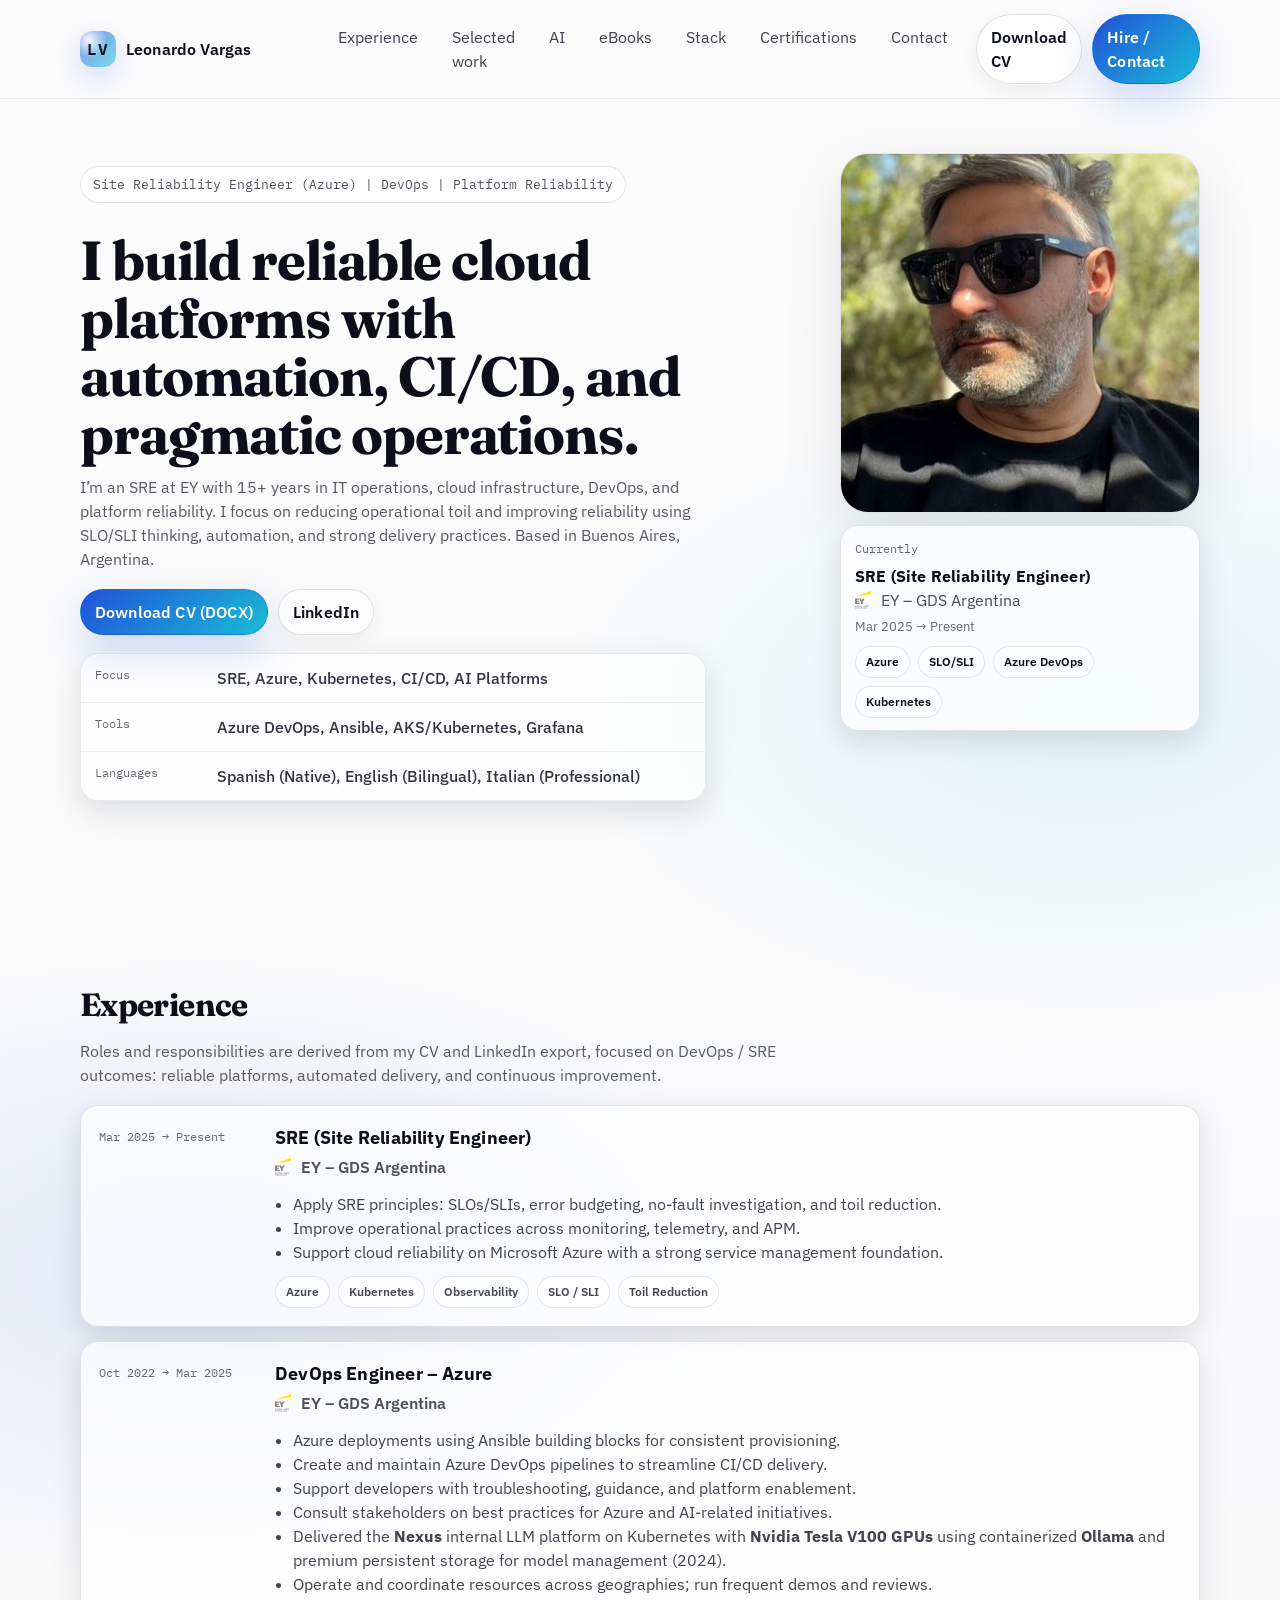
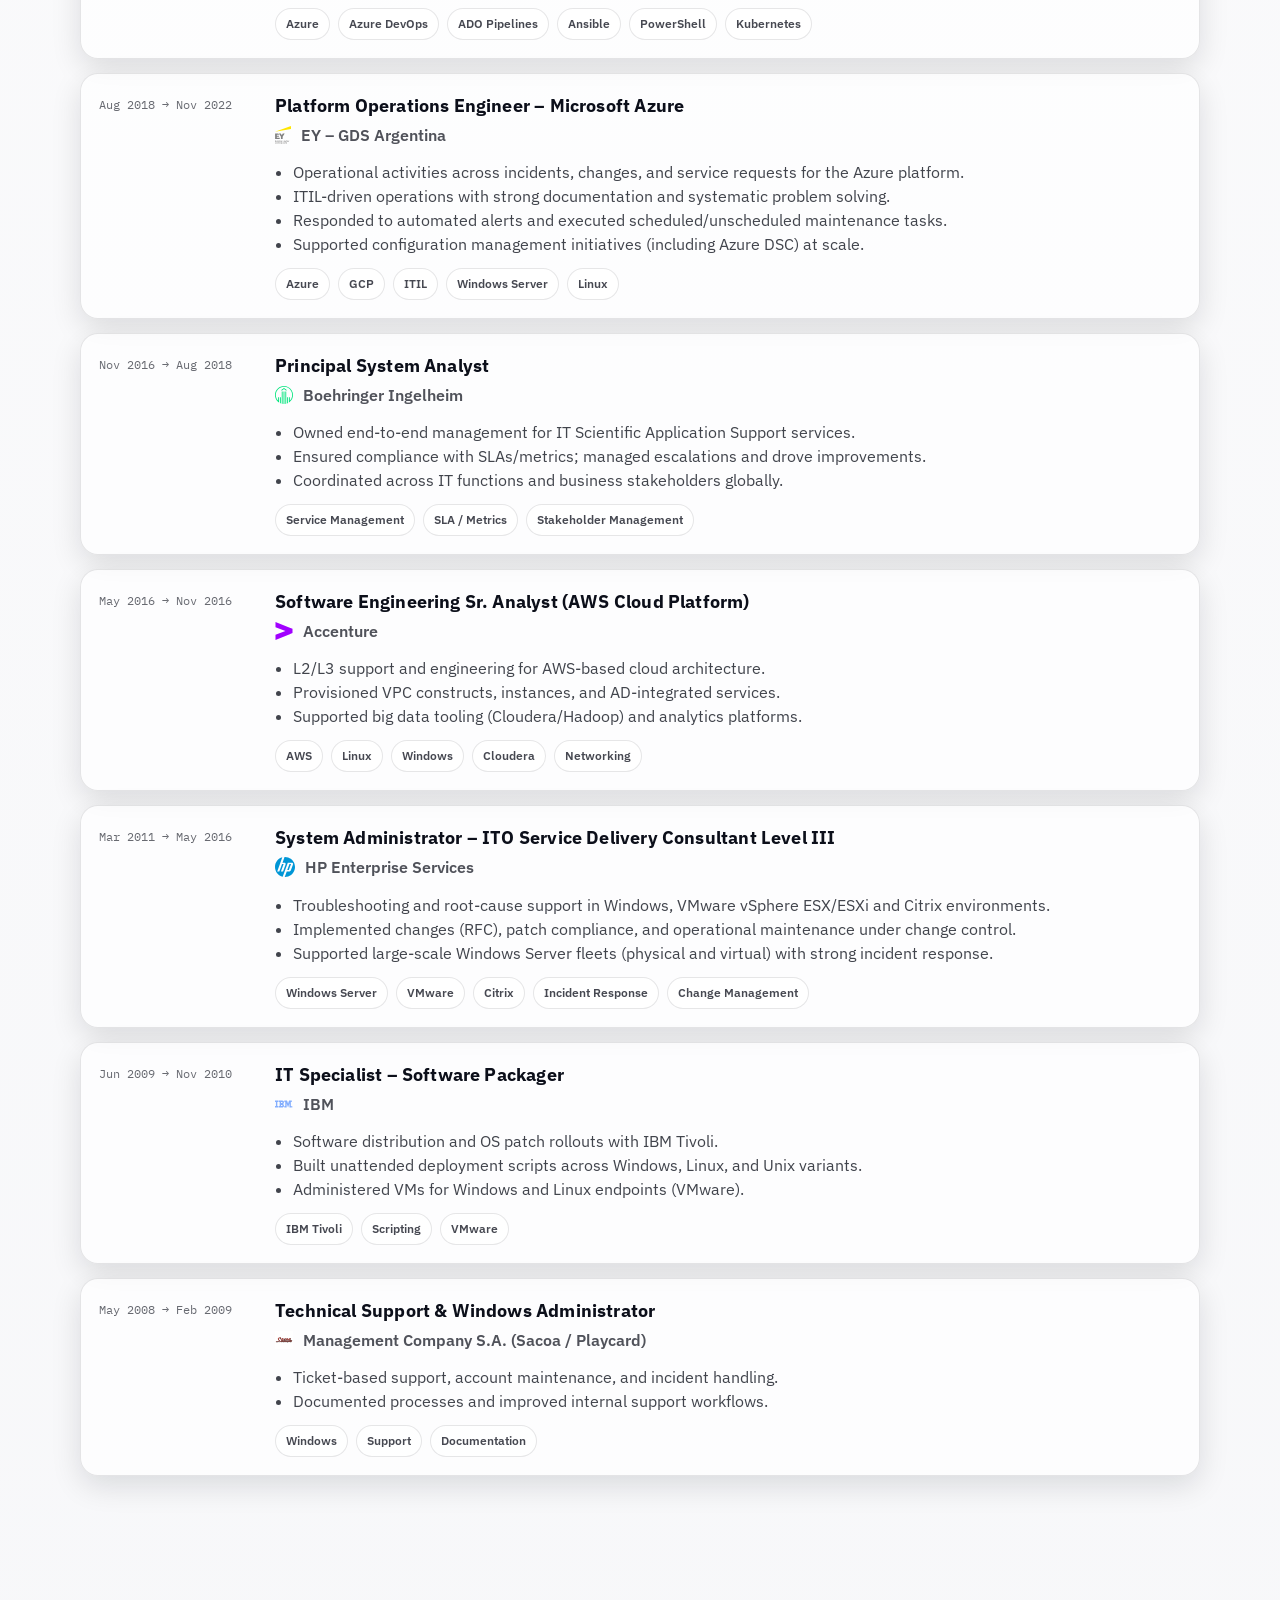
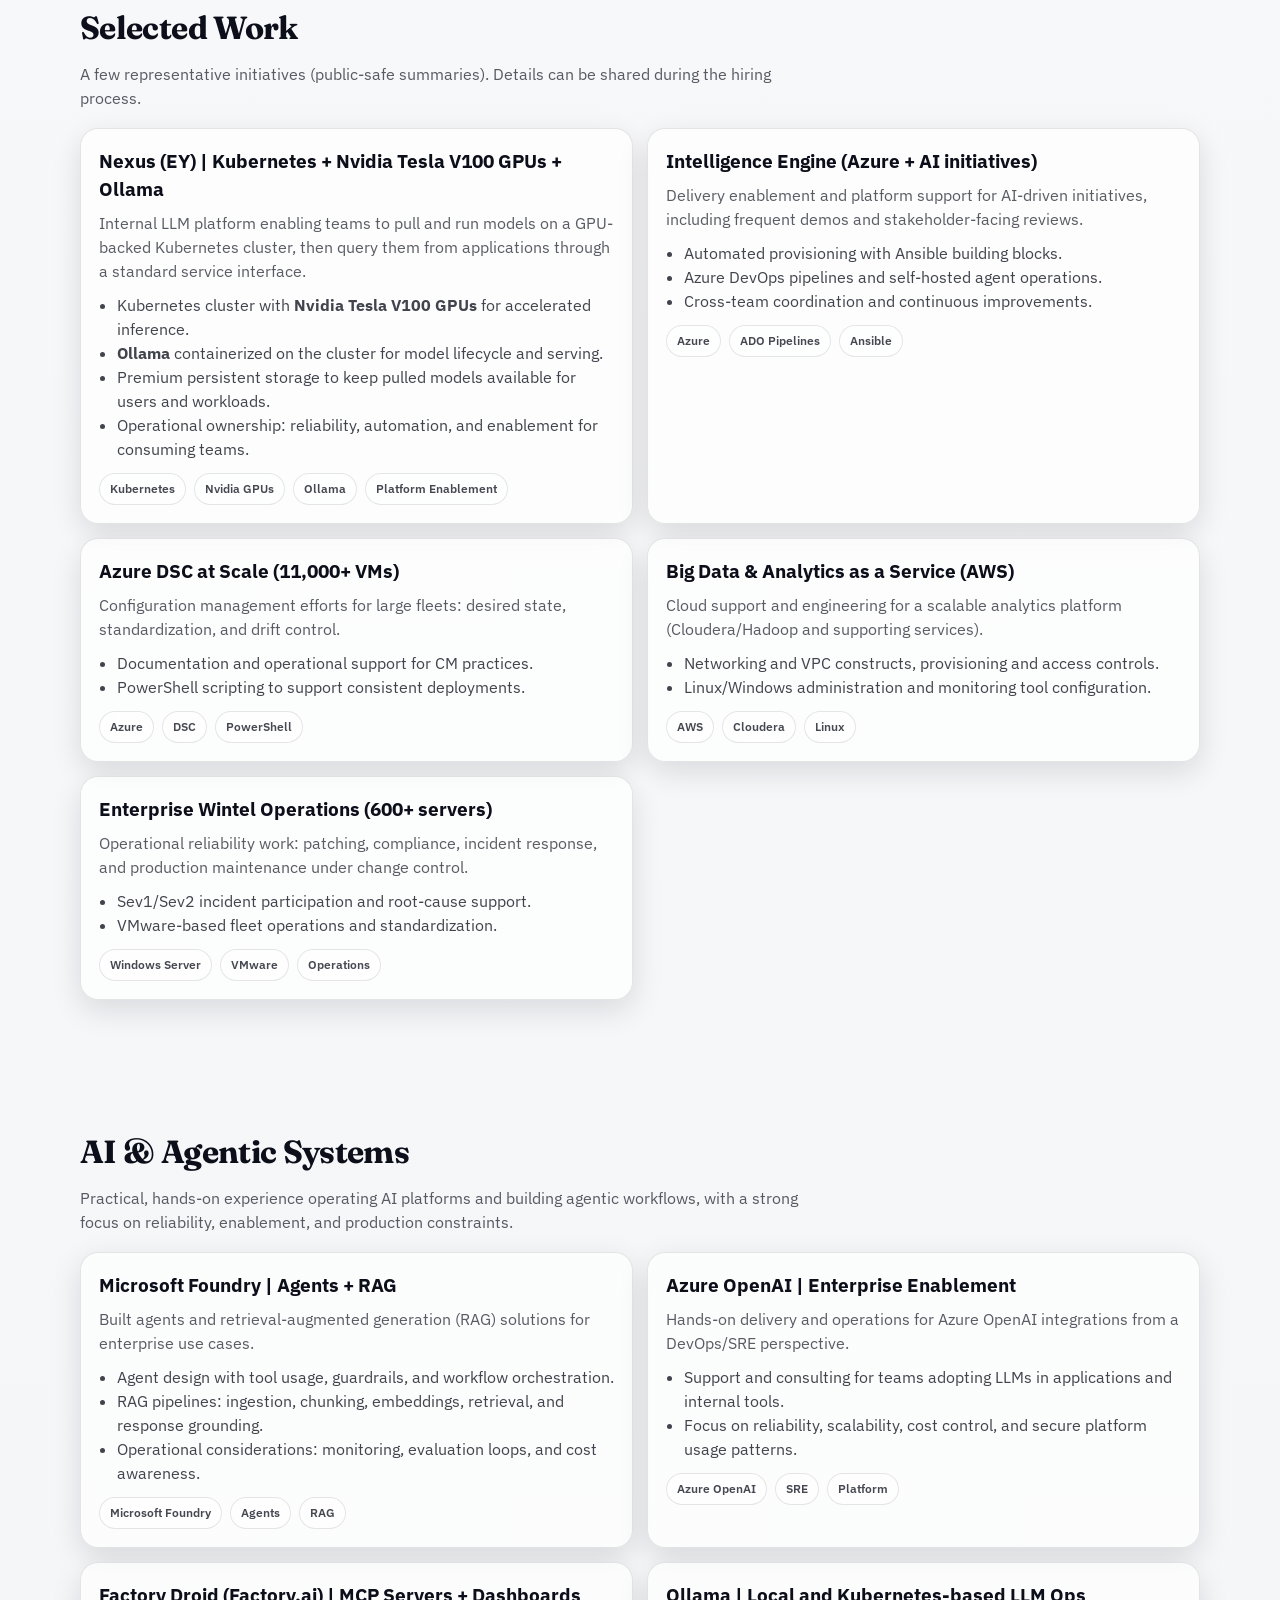
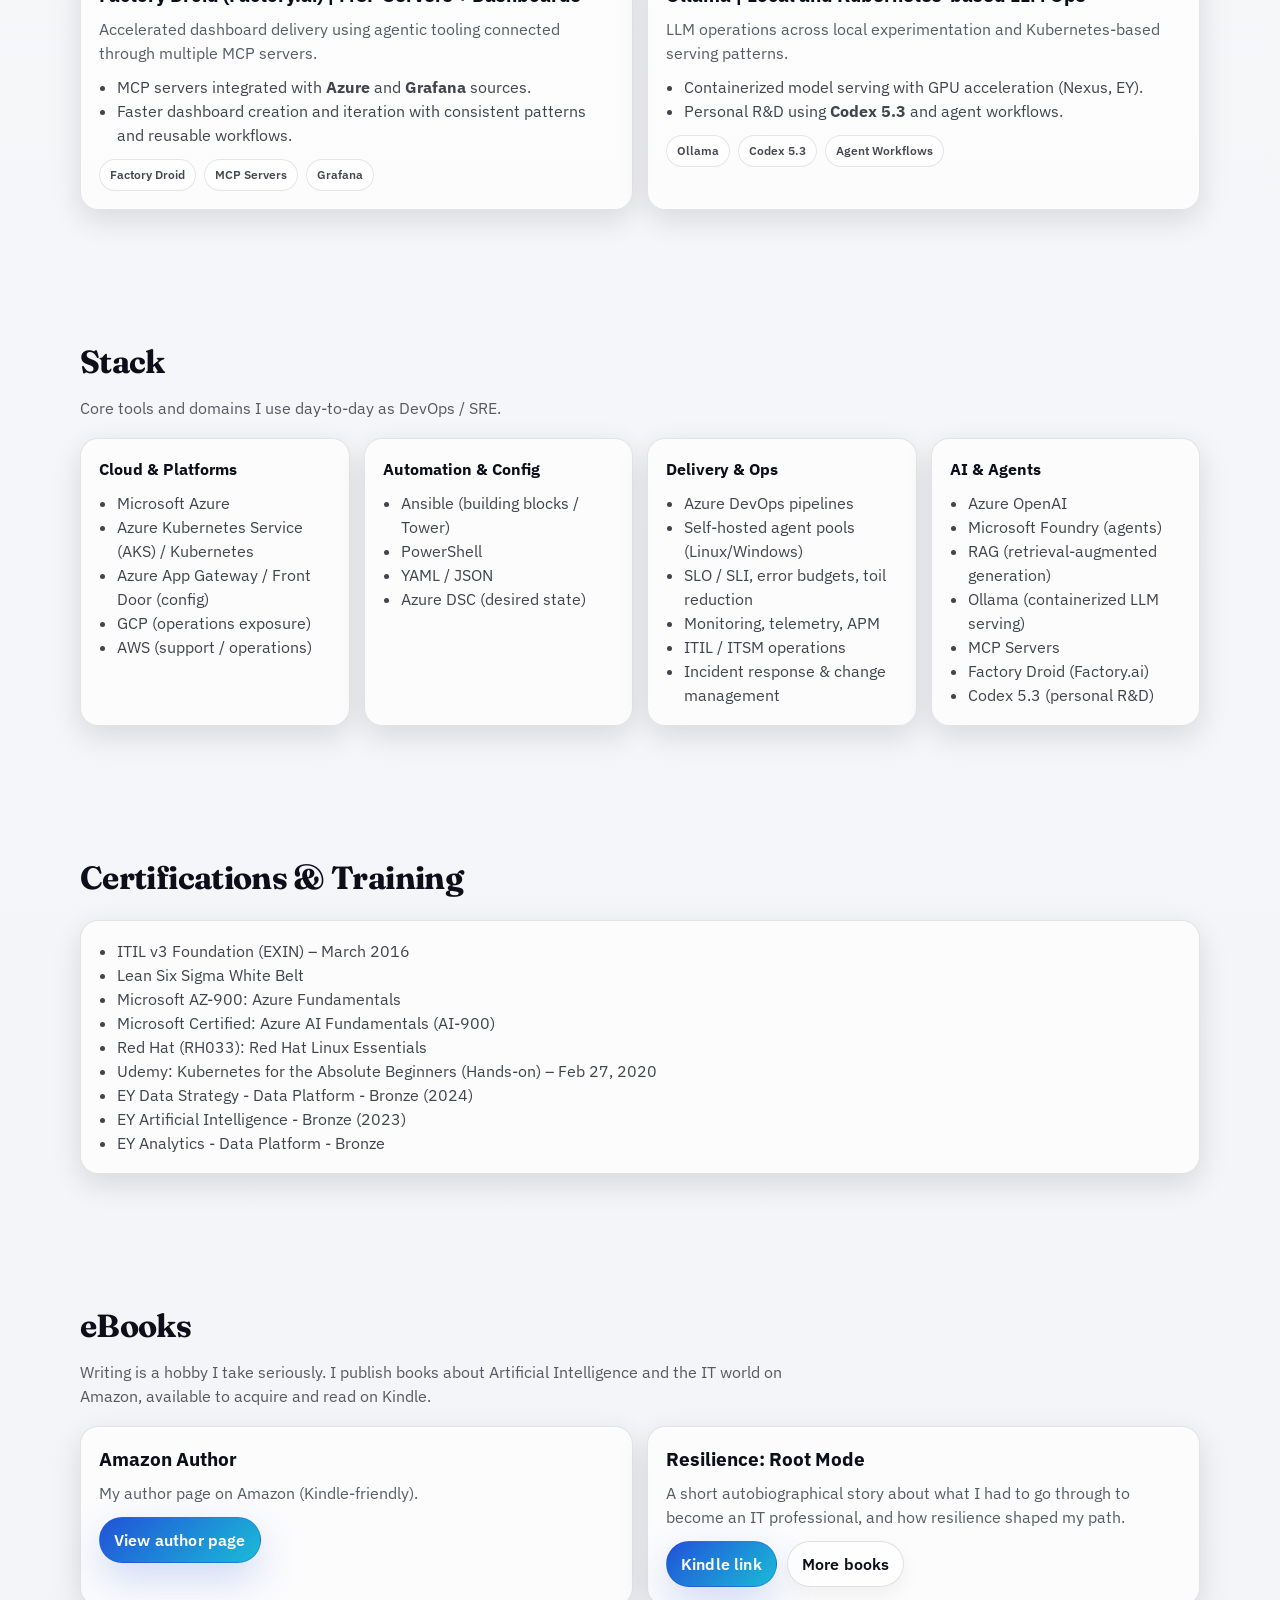
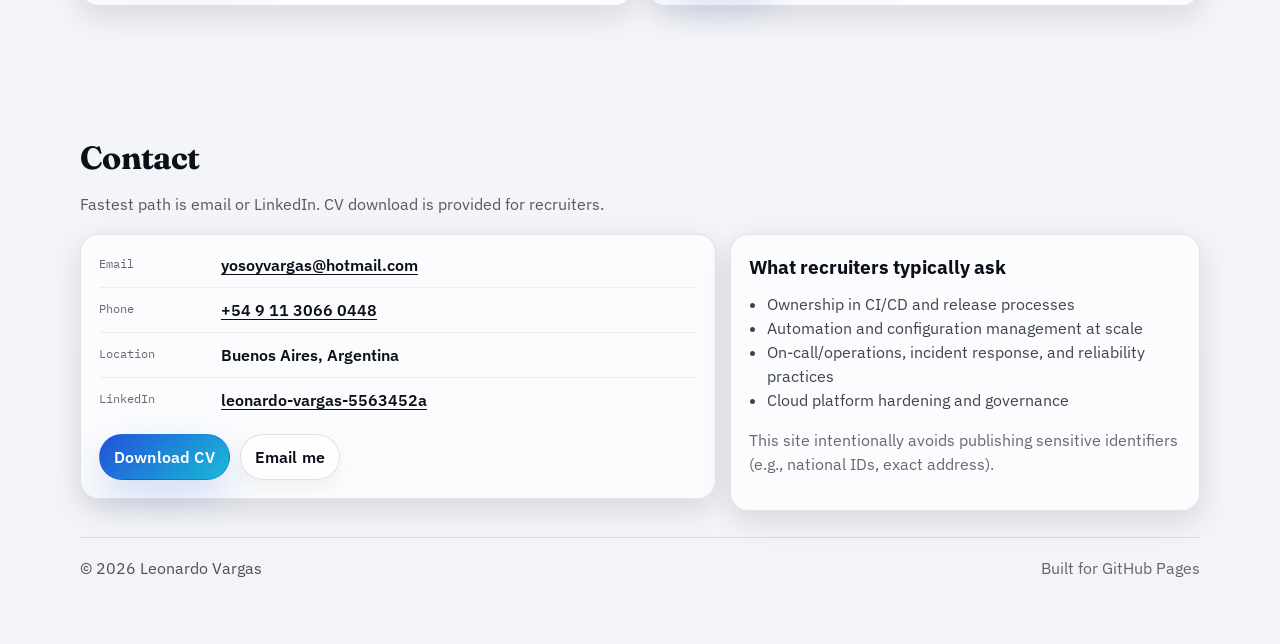
==== commit 609874d3: "Remove education, add eBooks section, and reduce photo size" ====
--- a/index.html
+++ b/index.html
@@ -42,9 +42,9 @@
           <a href="#experience">Experience</a>
           <a href="#projects">Selected work</a>
           <a href="#ai">AI</a>
+          <a href="#books">eBooks</a>
           <a href="#skills">Stack</a>
           <a href="#certs">Certifications</a>
-          <a href="#education">Education</a>
           <a href="#contact">Contact</a>
         </nav>
 
@@ -598,15 +598,54 @@
         </div>
       </section>
 
-      <section class="section" id="education">
+      <section class="section" id="books">
         <div class="container">
           <header class="section__header" data-reveal>
-            <h2>Education</h2>
+            <h2>eBooks</h2>
+            <p>
+              Writing is a hobby I take seriously. I publish books about Artificial Intelligence and the IT world
+              on Amazon, available to acquire and read on Kindle.
+            </p>
           </header>
-          <div class="certs" data-reveal>
-            <ul>
-              <li>Carlos Pellegrini High School (Bachiller) – 1995 → 1999</li>
-            </ul>
+
+          <div class="grid" data-reveal>
+            <article class="work">
+              <h3>Amazon Author</h3>
+              <p>My author page on Amazon (Kindle-friendly).</p>
+              <div class="contact__actions">
+                <a
+                  class="btn btn--solid"
+                  href="https://www.amazon.com/author/leonardovargas"
+                  target="_blank"
+                  rel="noreferrer"
+                  >View author page</a
+                >
+              </div>
+            </article>
+
+            <article class="work">
+              <h3>Resilience: Root Mode</h3>
+              <p>
+                A short autobiographical story about what I had to go through to become an IT professional, and how
+                resilience shaped my path.
+              </p>
+              <div class="contact__actions">
+                <a
+                  class="btn btn--solid"
+                  href="https://www.amazon.com/dp/B0FND81J9S"
+                  target="_blank"
+                  rel="noreferrer"
+                  >Kindle link</a
+                >
+                <a
+                  class="btn btn--ghost"
+                  href="https://www.amazon.com/author/leonardovargas"
+                  target="_blank"
+                  rel="noreferrer"
+                  >More books</a
+                >
+              </div>
+            </article>
           </div>
         </div>
       </section>
--- a/assets/css/site.css
+++ b/assets/css/site.css
@@ -210,6 +210,8 @@
 .hero__card{
   position: sticky;
   top: 92px;
+  justify-self: end;
+  max-width: clamp(280px, 30vw, 360px);
 }
 .photo{
   border-radius: var(--radius2);
@@ -511,7 +513,12 @@
 
 @media (max-width: 980px){
   .hero__grid{ grid-template-columns: 1fr; }
-  .hero__card{ position: static; }
+  .hero__card{
+    position: static;
+    max-width: 520px;
+    margin: 0 auto;
+    justify-self: stretch;
+  }
   .nav{ display:none; }
   .brand{ min-width: 0; }
   .topbar__cta{ margin-left: auto; }
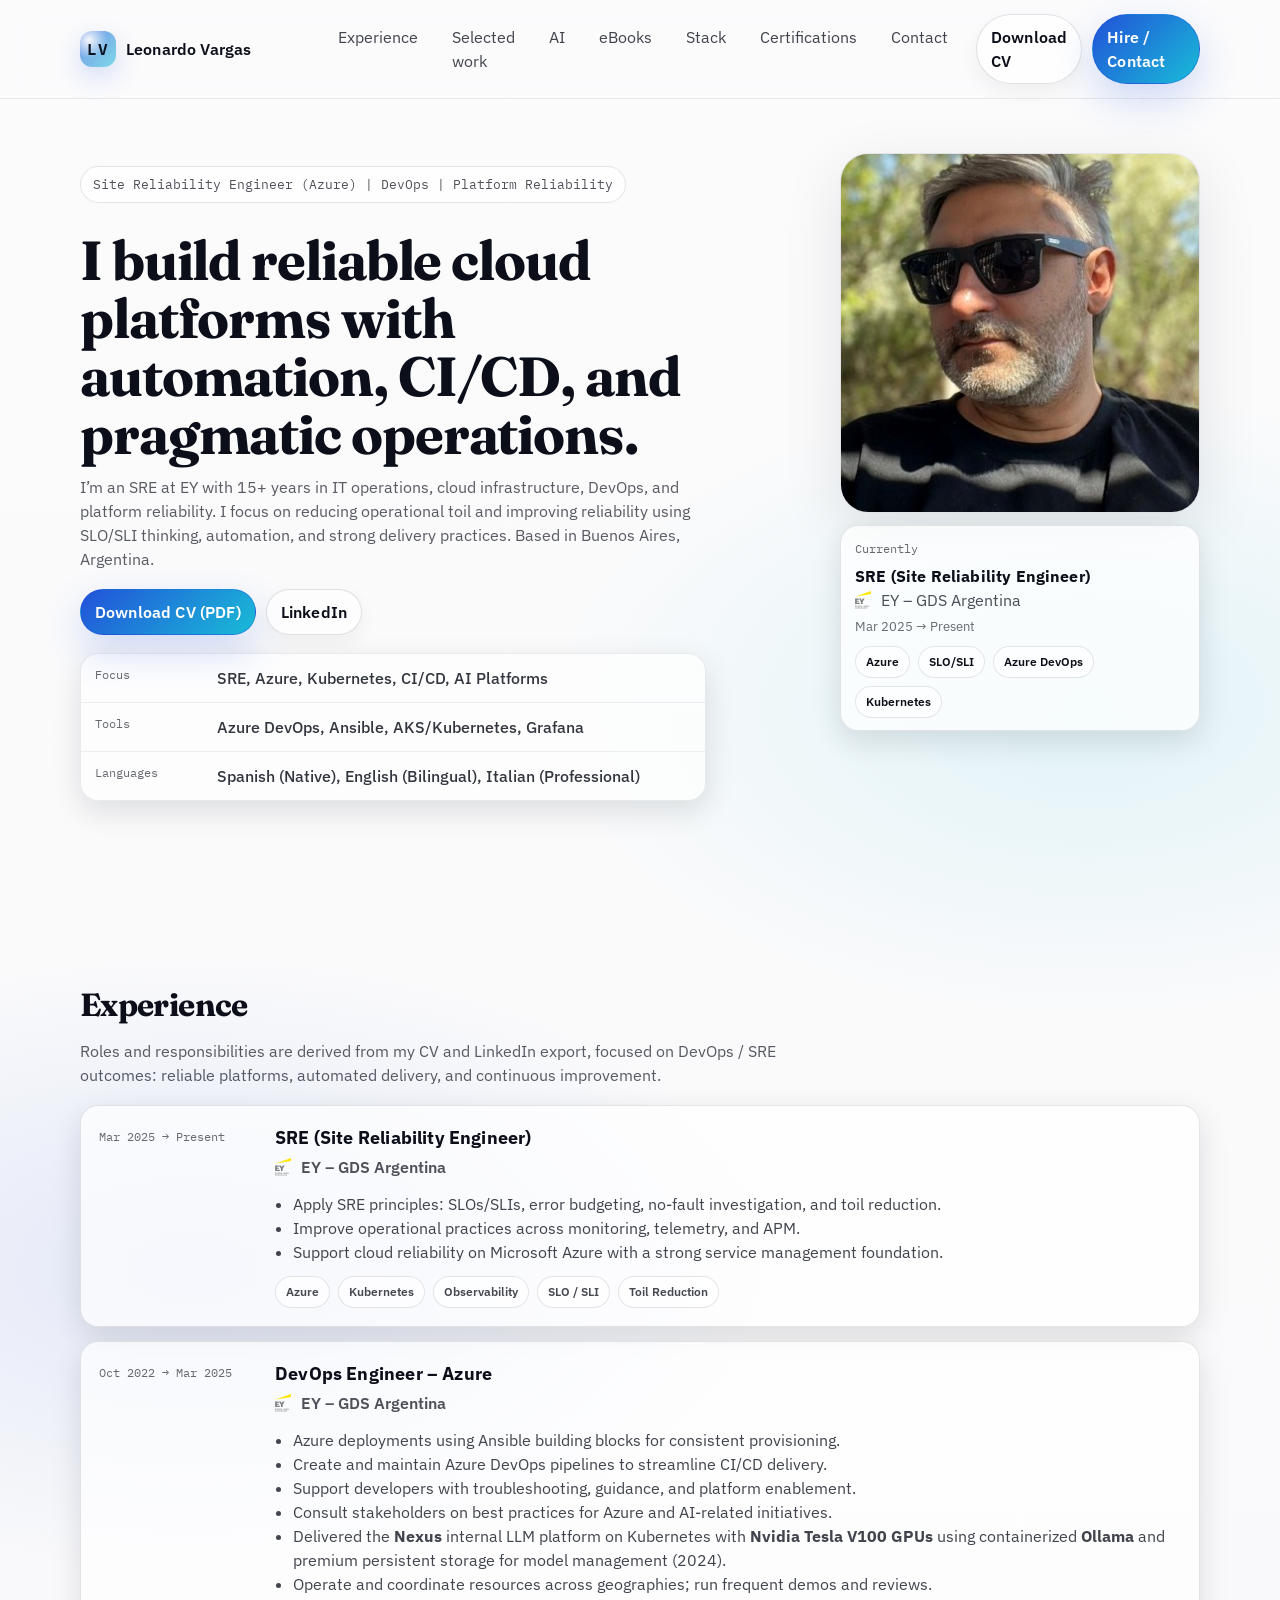
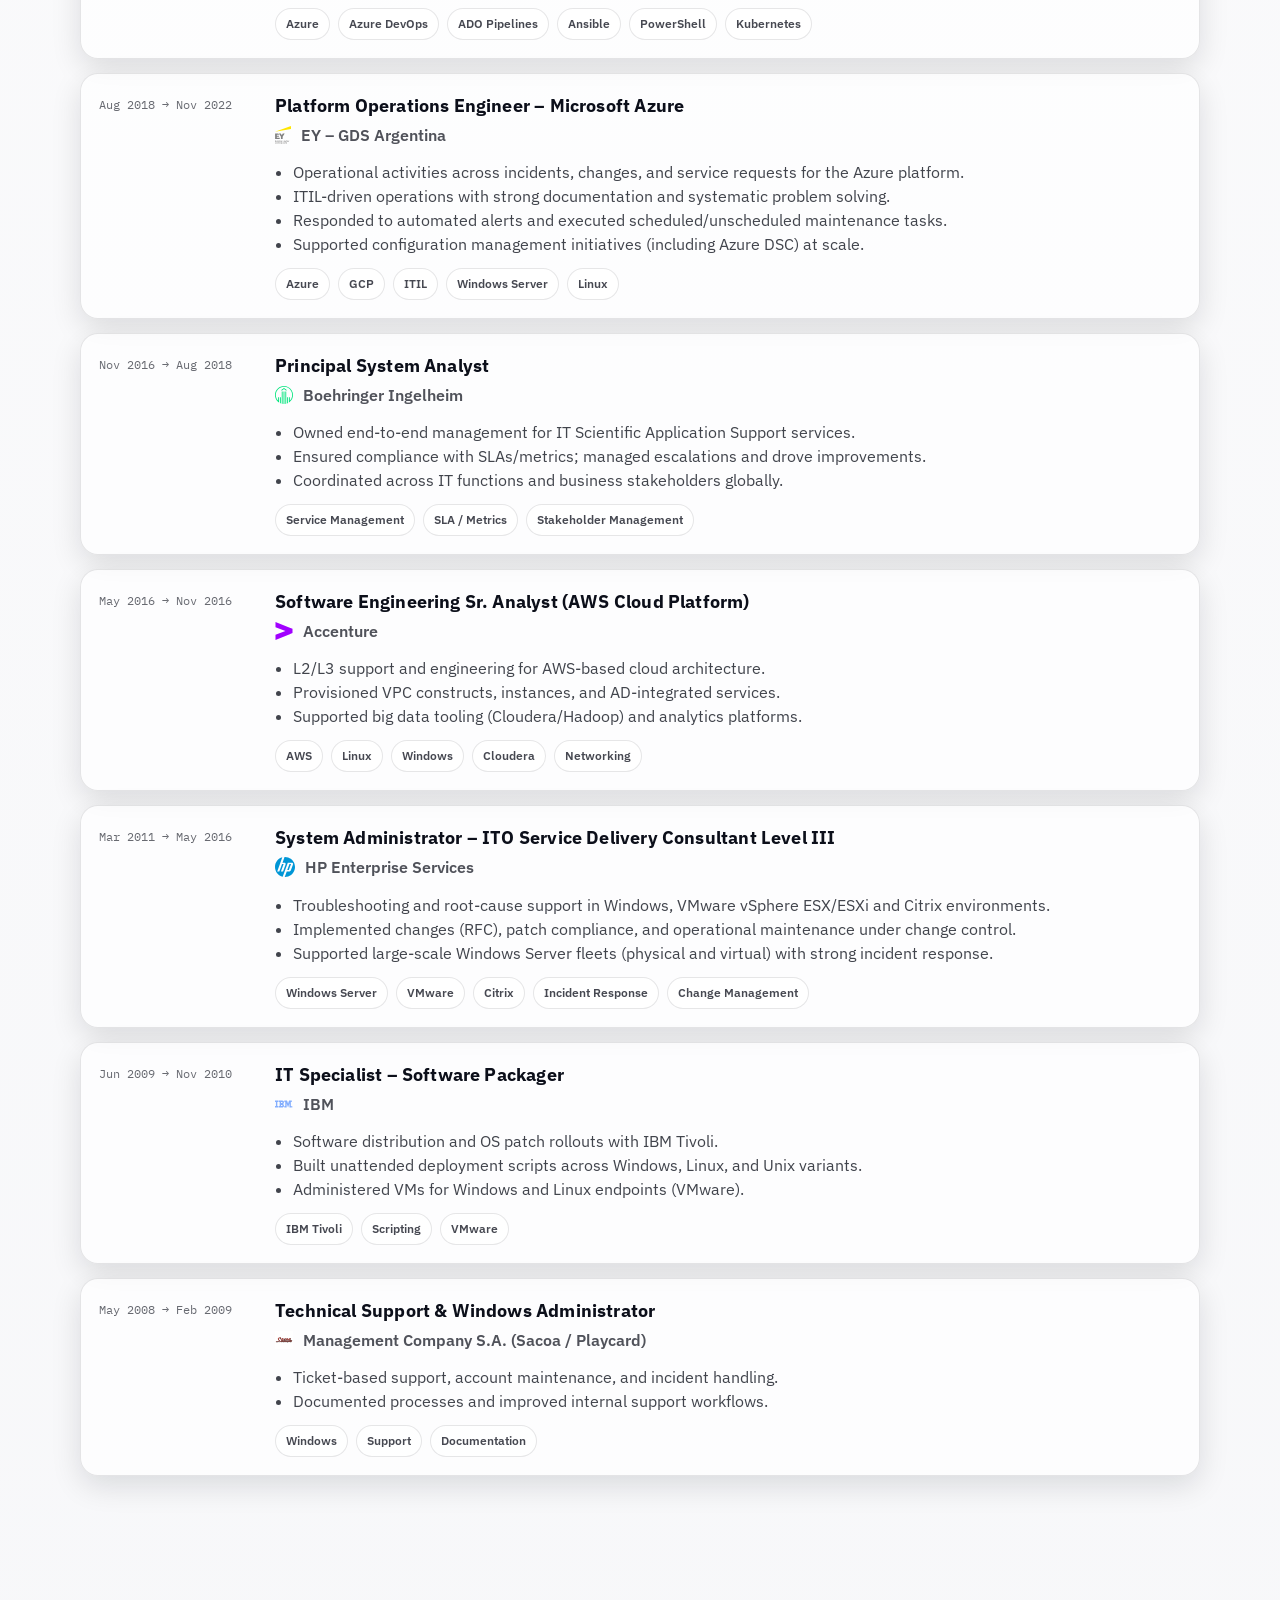
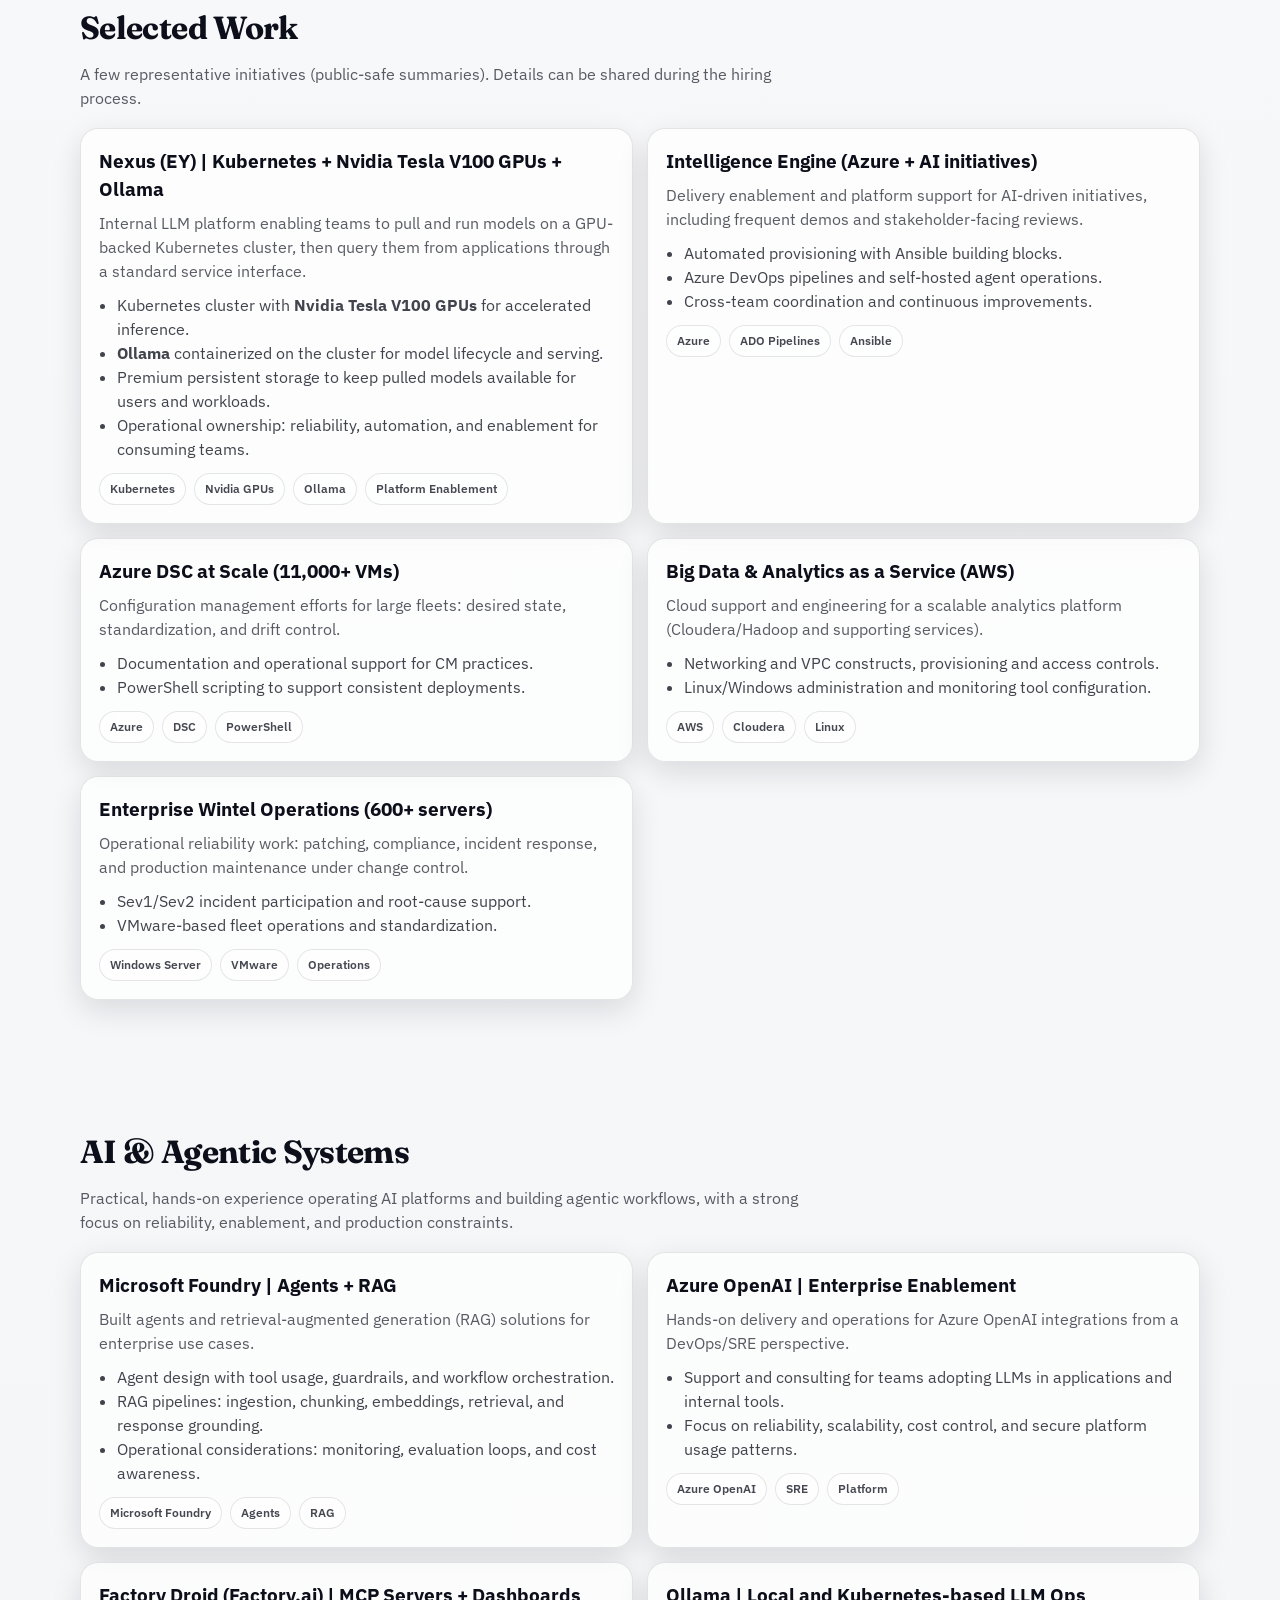
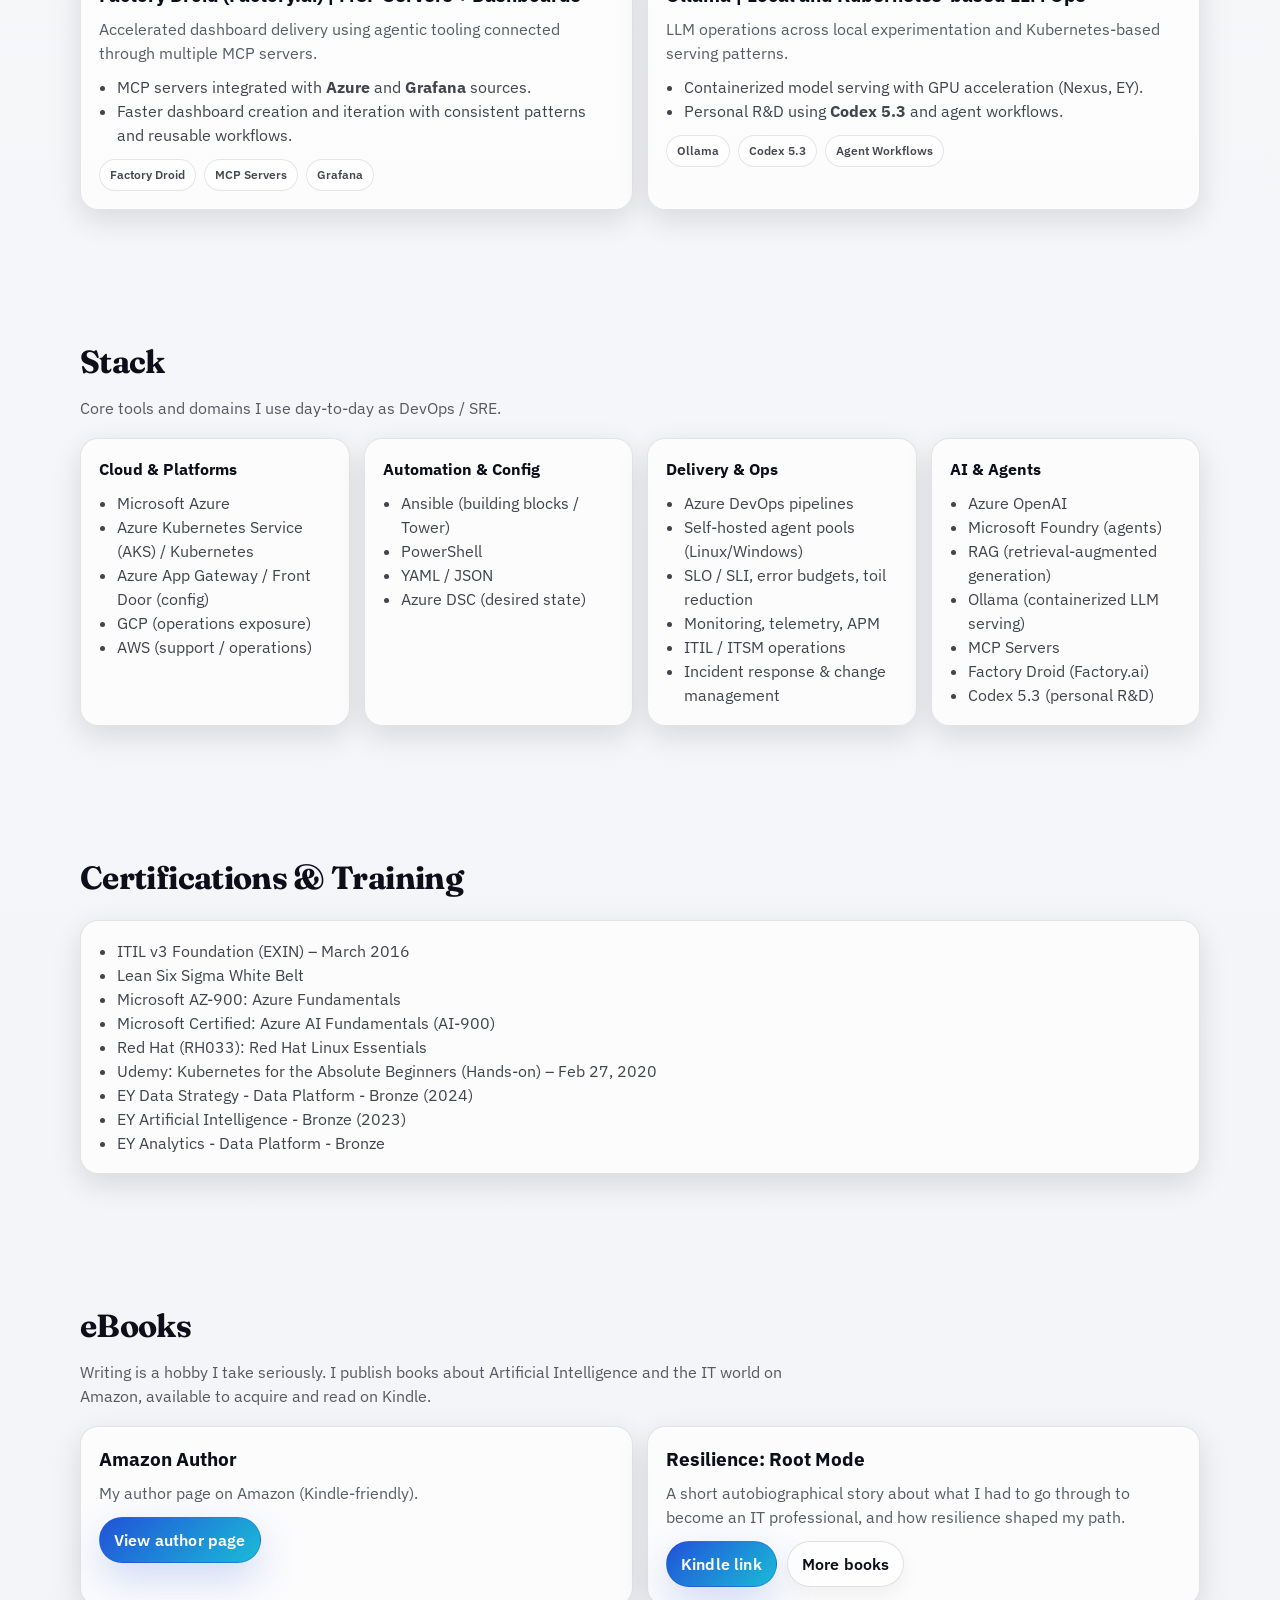
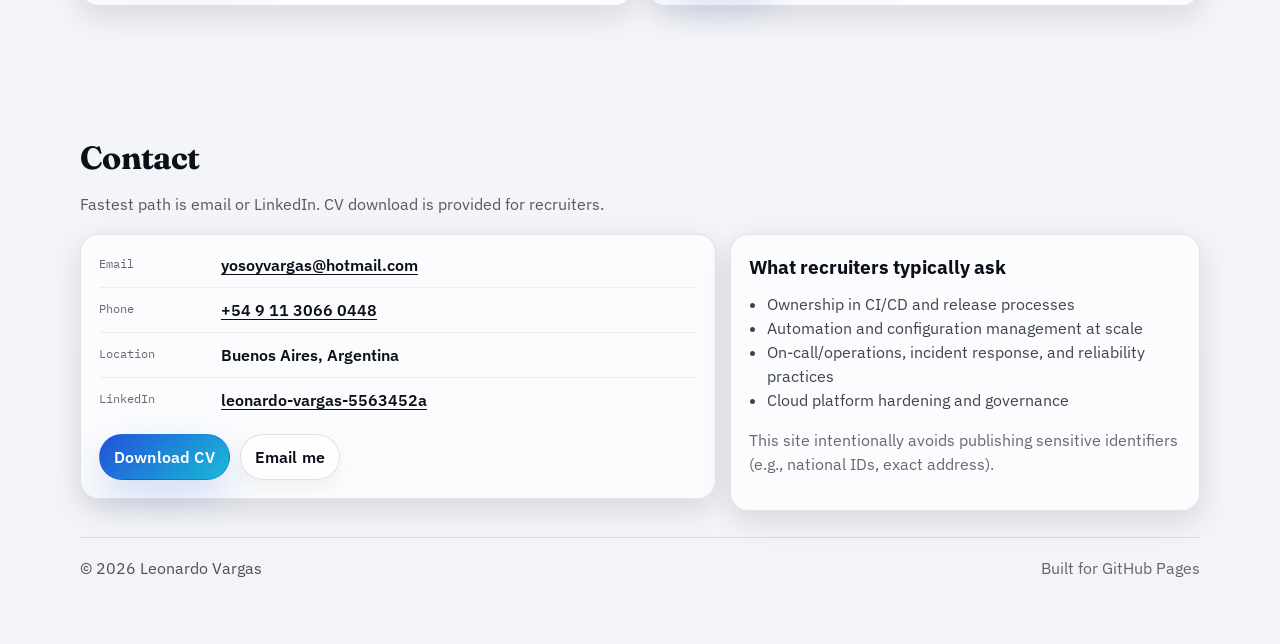
==== commit 7ad973ff: "Update CV download to 2026 PDF" ====
--- a/index.html
+++ b/index.html
@@ -49,7 +49,7 @@
         </nav>
 
         <div class="topbar__cta">
-          <a class="btn btn--ghost" href="assets/cv/Leonardo_Vargas_CV_EN.docx" download
+          <a class="btn btn--ghost" href="assets/cv/CV_Leonardo_Vargas_2026.pdf" download
             >Download CV</a
           >
           <a class="btn btn--solid" href="#contact">Hire / Contact</a>
@@ -72,8 +72,8 @@
             </p>
 
             <div class="hero__actions">
-              <a class="btn btn--solid" href="assets/cv/Leonardo_Vargas_CV_EN.docx" download
-                >Download CV (DOCX)</a
+              <a class="btn btn--solid" href="assets/cv/CV_Leonardo_Vargas_2026.pdf" download
+                >Download CV (PDF)</a
               >
               <a class="btn btn--ghost" href="https://www.linkedin.com/in/leonardo-vargas-5563452a/"
                 target="_blank"
@@ -686,7 +686,7 @@
                 </div>
               </div>
               <div class="contact__actions">
-                <a class="btn btn--solid" href="assets/cv/Leonardo_Vargas_CV_EN.docx" download
+                <a class="btn btn--solid" href="assets/cv/CV_Leonardo_Vargas_2026.pdf" download
                   >Download CV</a
                 >
                 <a class="btn btn--ghost" href="mailto:yosoyvargas@hotmail.com">Email me</a>
